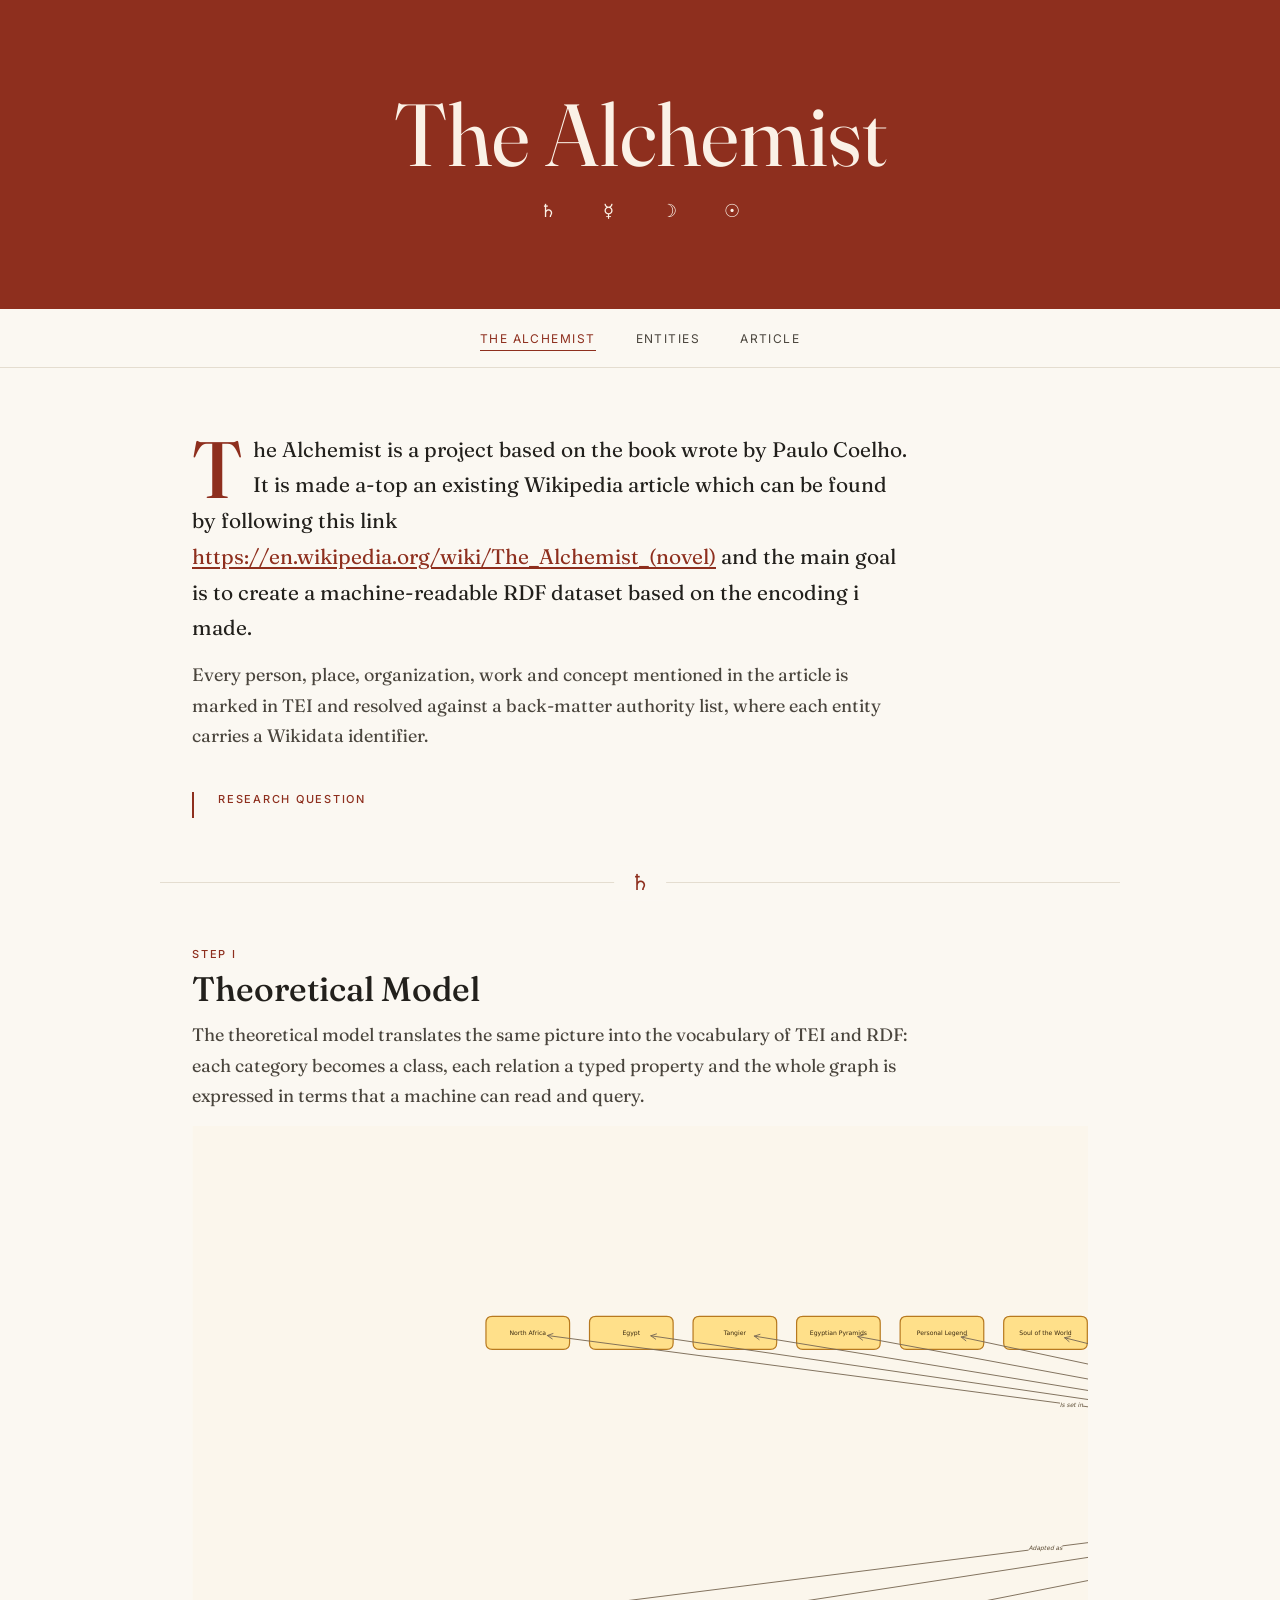
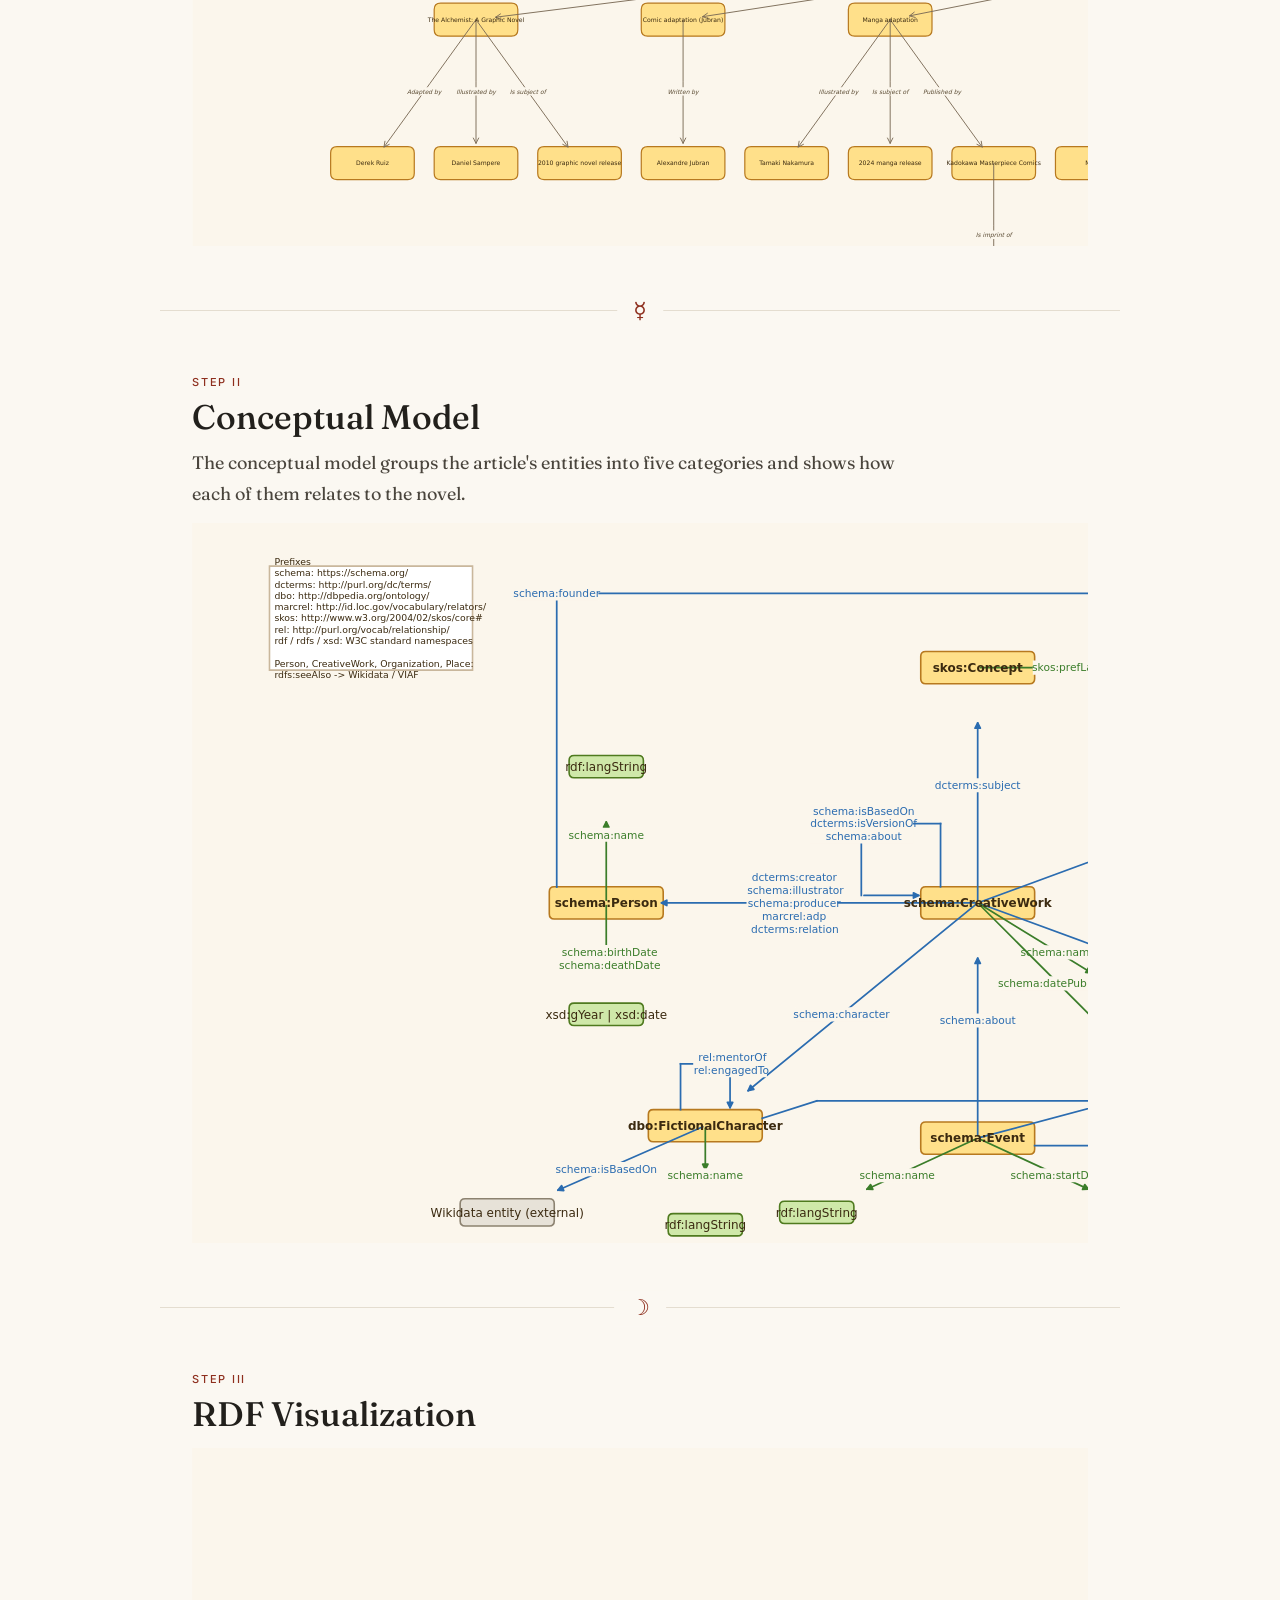
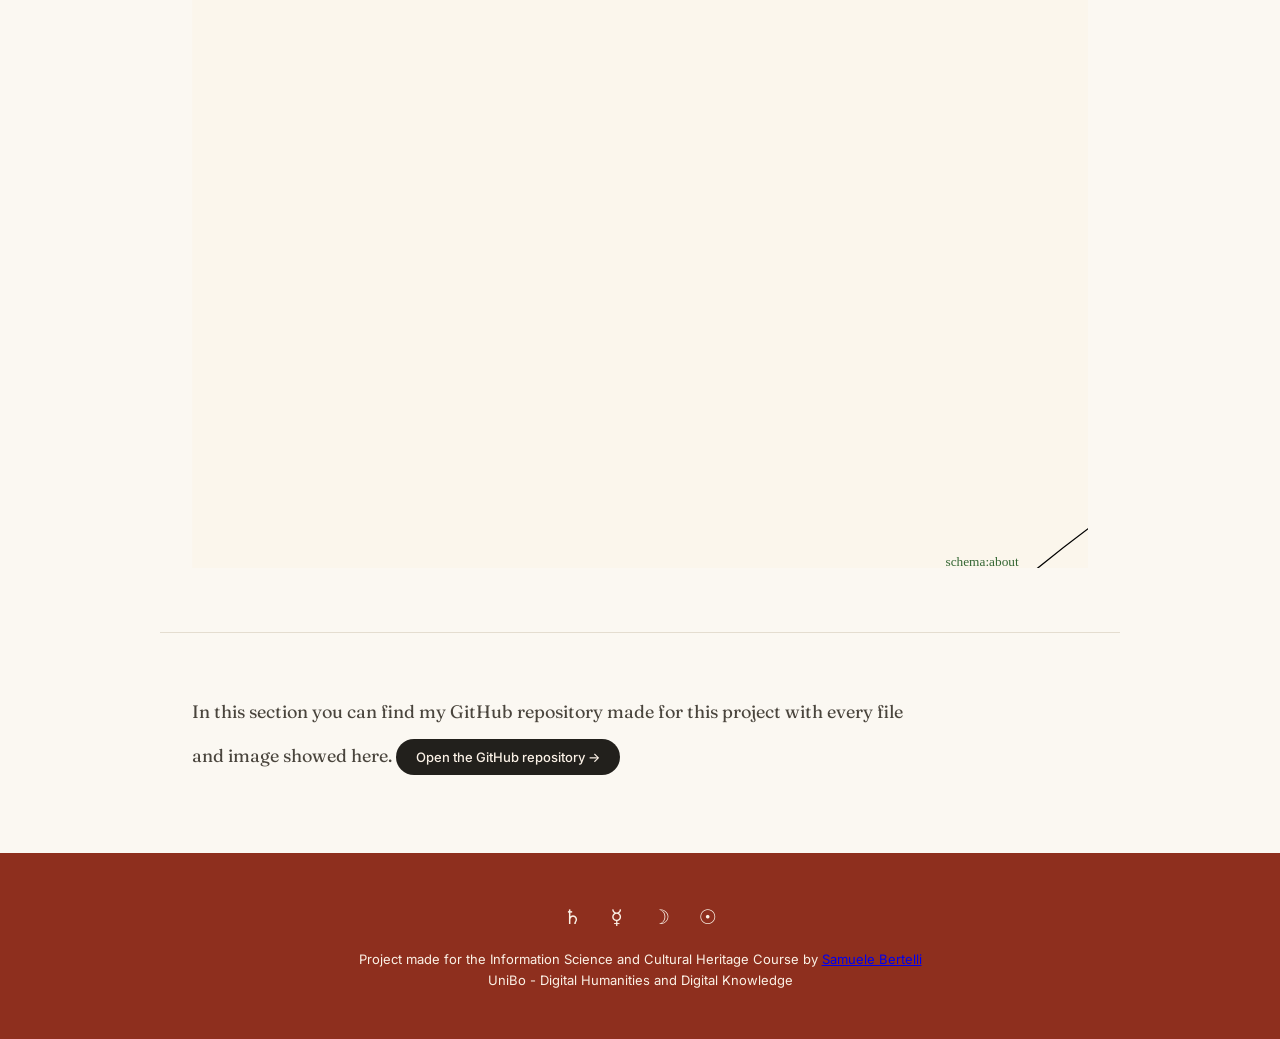
==== The_Alchemist.html @ d2ab2810 "A lot of changes" ====
<!DOCTYPE HTML>
<html lang="en">

<head>
    <meta charset="UTF-8">
    <meta name="viewport" content="width=device-width, initial-scale=1.0">

    <title>The Alchemist</title>

    <link rel="stylesheet" href="/Style/style.css">

    <link rel="preconnect" href="https://fonts.googleapis.com">
    <link rel="preconnect" href="https://fonts.gstatic.com" crossorigin>
    <link rel="stylesheet" href="https://fonts.googleapis.com/css2?family=Fraunces:ital,opsz,wght@0,9..144,400;0,9..144,500;1,9..144,400&family=Inter:wght@400;500&display=swap">
</head>

<body>

    <h1>
        The Alchemist
    </h1>

    <nav>
        <ul>
            <li class="breadcrumb"><a href="The_Alchemist.html">The Alchemist</a></li>
            <li class="breadcrumb"><a href="/Pages/Entities.html">Entities</a></li>
            <li class="breadcrumb"><a href="/Pages/Article.html">Article</a></li>
        </ul>
    </nav>

    <div id="introduction">
        <p>
            The Alchemist is a project based on the book wrote by Paulo Coelho.

            It is made a-top an existing Wikipedia article which can be found
            by following this link <a
                href="https://en.wikipedia.org/wiki/The_Alchemist_(novel)">https://en.wikipedia.org/wiki/The_Alchemist_(novel)</a>
            and the main goal is to create a machine-readable RDF dataset based on the encoding
            i made.
        </p>
        <p>
            Every person, place, organization, work and concept mentioned in the article is
            marked in TEI and resolved against a back-matter authority list, where each entity
            carries a Wikidata identifier.
        </p>
    </div>

    <div id="research-question">
        <p class="kicker">Research Question</p>
        <p></p>
    </div>


    <div class="step" id="theoretical-model">
        <p class="kicker">Step I</p>    
        <h2>Theoretical Model</h2>
        <p>
            The theoretical model translates the same picture into the vocabulary
            of TEI and RDF: each category becomes a class, each relation a typed
            property and the whole graph is expressed in terms that a machine can read
            and query.
        </p>
        <div class="graph-box">
            <object data="/Theoretical Model/Theoretical-model.svg" type="image/svg+xml"></object>
        </div>
   </div>

    <div class="reverse" id="conceptual-model">
        <p class="kicker">Step II</p>
        <h2>Conceptual Model</h2>
        <p>
            The conceptual model groups the article's entities into five categories
            and shows how each of them relates to the novel.
        </p>
        <div class="graph-box">
            <object data="/Conceptual Model/Conceptual-model.svg" type="image/svg+xml"></object>
        </div>
   </div>

    <div id="RDF-Vis">
        <p class="kicker">Step III</p>
        <h2>RDF Visualization</h2>
        <p></p>

        <div class="graph-box">
            <object data="/Conceptual Model/AlchemistRDF.svg" type="image/svg+xml"></object>
        </div>
   </div>

    <div id="project-files">
        <p> In this section you can find my GitHub repository made for this project with every file 
            and image showed here. 
            <a href=""></a>
        </p>
    </div>

    <footer>
        <p>Project made for the Information Science and Cultural Heritage Course by <a href="https://github.com/FaultyLogic23/The_Alchemist">Samuele Bertelli</a></p>
        <p>UniBo - Digital Humanities and Digital Knowledge</p>
    </footer>  
    <script src="/Site JS/drag.js"></script>
</body>

</html>
---- Style/style.css ----
/*
Style for The Alchemist home page
*/
 
@import url("base.css");
 

/* Current page in the navbar */
 
.breadcrumb a[href="The_Alchemist.html"] {
  color: var(--red);
  border-color: var(--red);
}
 
/* The four stages under the title */
 
body > h1::after {
  content: "♄ ☿ ☽ ☉";
  display: block;
  margin-top: 24px;
  padding-left: 1.2em;         /* balances the letter-spacing */
  font-size: 18px;
  letter-spacing: 1.2em;
}
 
/* Content column */
 
body > div {
  max-width: var(--col);
  margin: 0 auto;
  padding: 0 var(--gutter);
}
body > div p {
  max-width: 720px;
  margin: 0 0 14px;
  color: var(--soft);
  font: var(--fs-text)/1.7 var(--serif);
}
body > div h2 {
  margin: 0 0 12px;
  font: 500 var(--fs-h2)/1.1 var(--serif);
}
body > div a {
  color: var(--red);
  text-underline-offset: 3px;
  overflow-wrap: anywhere;
}
 
/* Introduction */
 
#introduction { padding-top: var(--space); }
 
#introduction p:first-child {
  color: var(--ink);
  font-size: calc(var(--fs-text) + 3px);
}
#introduction p:first-child::first-letter {
  float: left;
  padding: 6px 10px 0 0;
  color: var(--red);
  font-size: 3.8em;
  font-weight: 500;
  line-height: .8;
}
 
/* Research question */
 
#research-question { margin-top: 40px; }
 
#research-question > p {
  margin: 0;
  padding: 0 0 12px 24px;
  border-left: 2px solid var(--red);
}
#research-question > p:last-child {
  padding-bottom: 0;
  color: var(--ink);
  font-size: 24px;
  font-style: italic;
  line-height: 1.4;
}
 
/* Steps */
 
#theoretical-model,
#conceptual-model,
#RDF-Vis,
#ontology {
  position: relative;
  margin-top: var(--space);
  padding-top: var(--space);
  border-top: var(--border);
  scroll-margin-top: 60px;
}
 
/* A symbol sitting on each divider line */
#theoretical-model::before,
#conceptual-model::before,
#RDF-Vis::before,
#ontology::before {
  position: absolute;
  top: 0;
  left: 50%;
  transform: translate(-50%, -50%);
  padding: 0 16px;
  background: var(--paper);
  color: var(--red);
  font-size: 22px;
}
#theoretical-model::before { content: "♄"; }
#conceptual-model::before  { content: "☿"; }
#RDF-Vis::before           { content: "☽"; }
#ontology::before          { content: "☉"; }
 
/* Diagrams: wider than the text, centred on the page */
 
#theomod-img,
.step-fi {
  width: min(var(--wide), 100vw - 2 * var(--gutter));
  margin: 32px 0 0 50%;
  transform: translateX(-50%);
}
#theomod-img img,
.step-fi img {
  display: block;
  max-width: 100%;
  height: auto;
  margin: 0 auto;
  border: var(--border);
  border-radius: var(--radius);
}
img[src=""] { display: none; }
 
/* Project files */
 
#project-files {
  margin-top: var(--space);
  padding-top: var(--space);
  padding-bottom: var(--space);
  border-top: var(--border);
}
#project-files a {
  display: inline-block;
  margin-top: 12px;
  padding: 10px 20px;
  border-radius: 999px;
  background: var(--ink);
  color: var(--cream);
  font: 500 13px var(--sans);
  text-decoration: none;
  transition: background .2s;
}
#project-files a:empty::before { content: "Open the GitHub repository →"; }
#project-files a:hover { background: var(--red); }


/* Drag Box-Bar Css part */

.graph-box { width: 100%; height: 80vh; overflow: auto; cursor: grab; }
.graph-box.dragging { cursor: grabbing; }
.graph-box object, .graph-box img { pointer-events: none; }
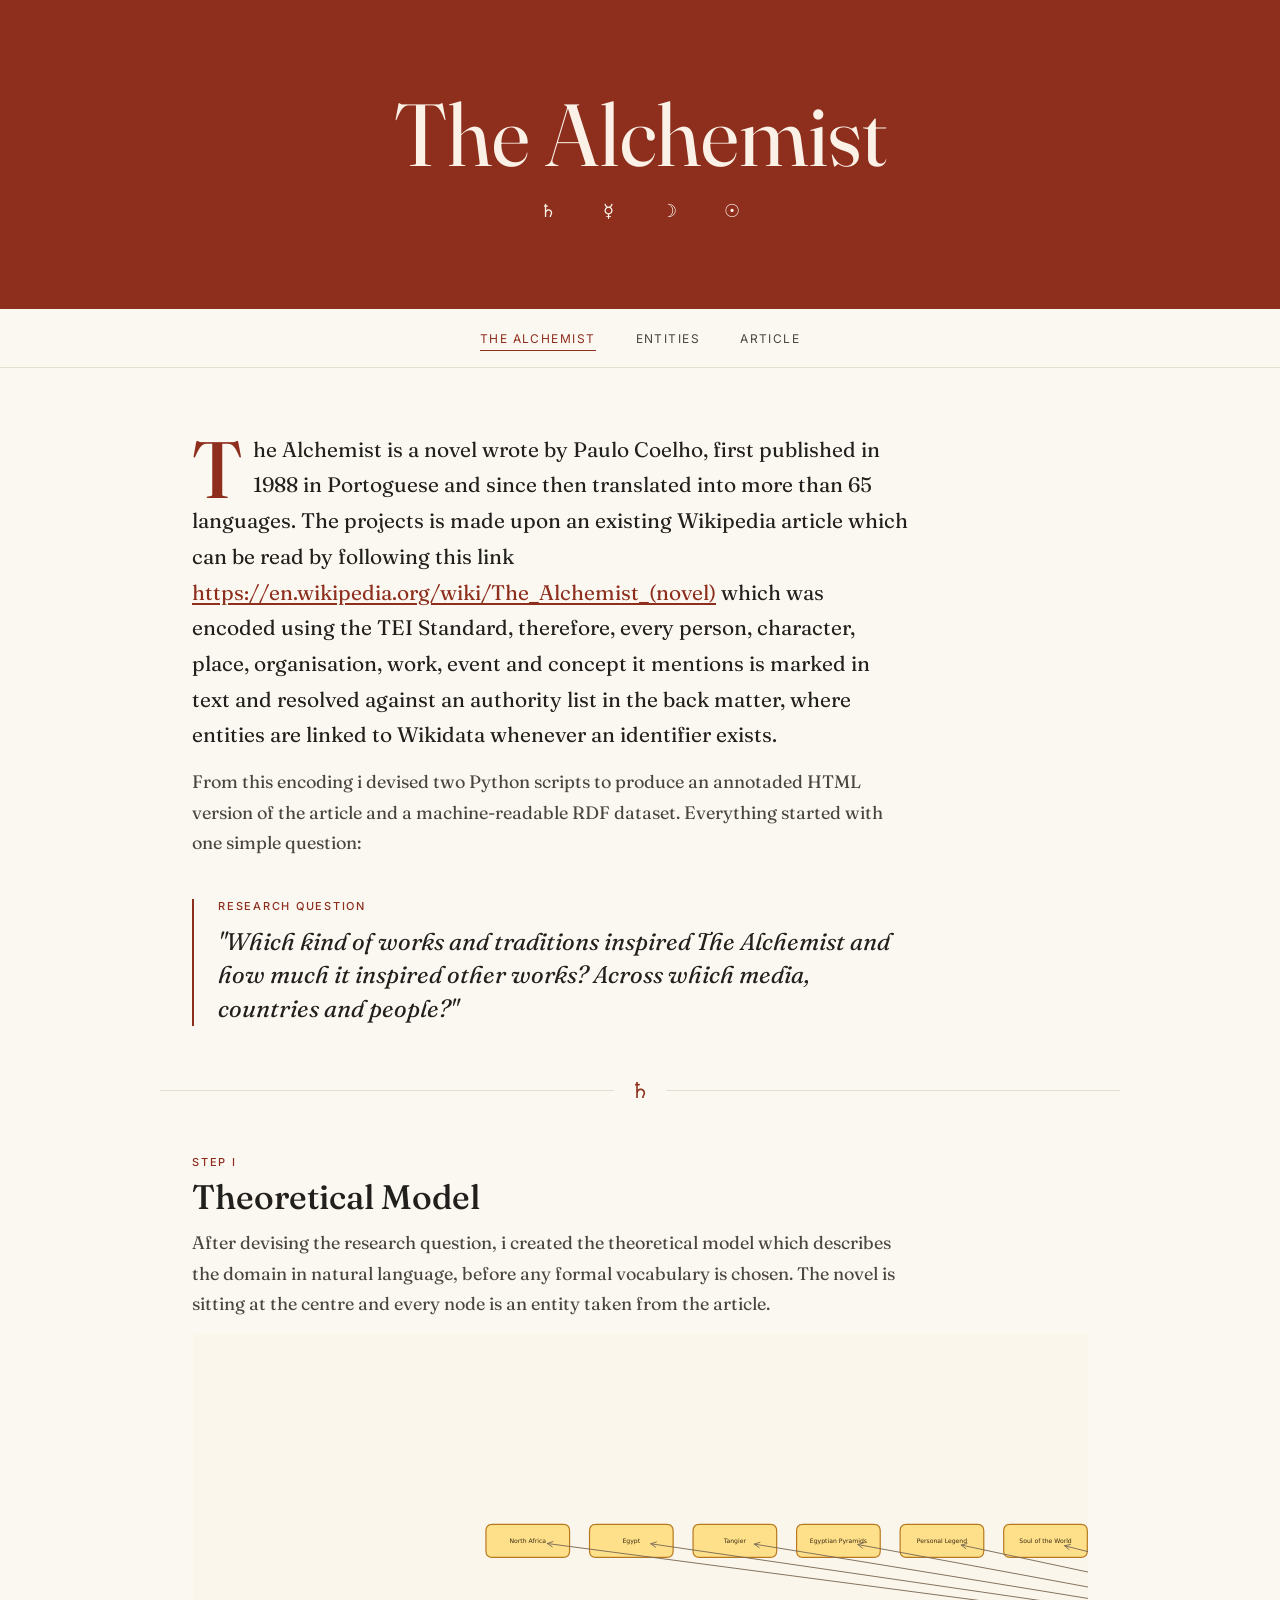
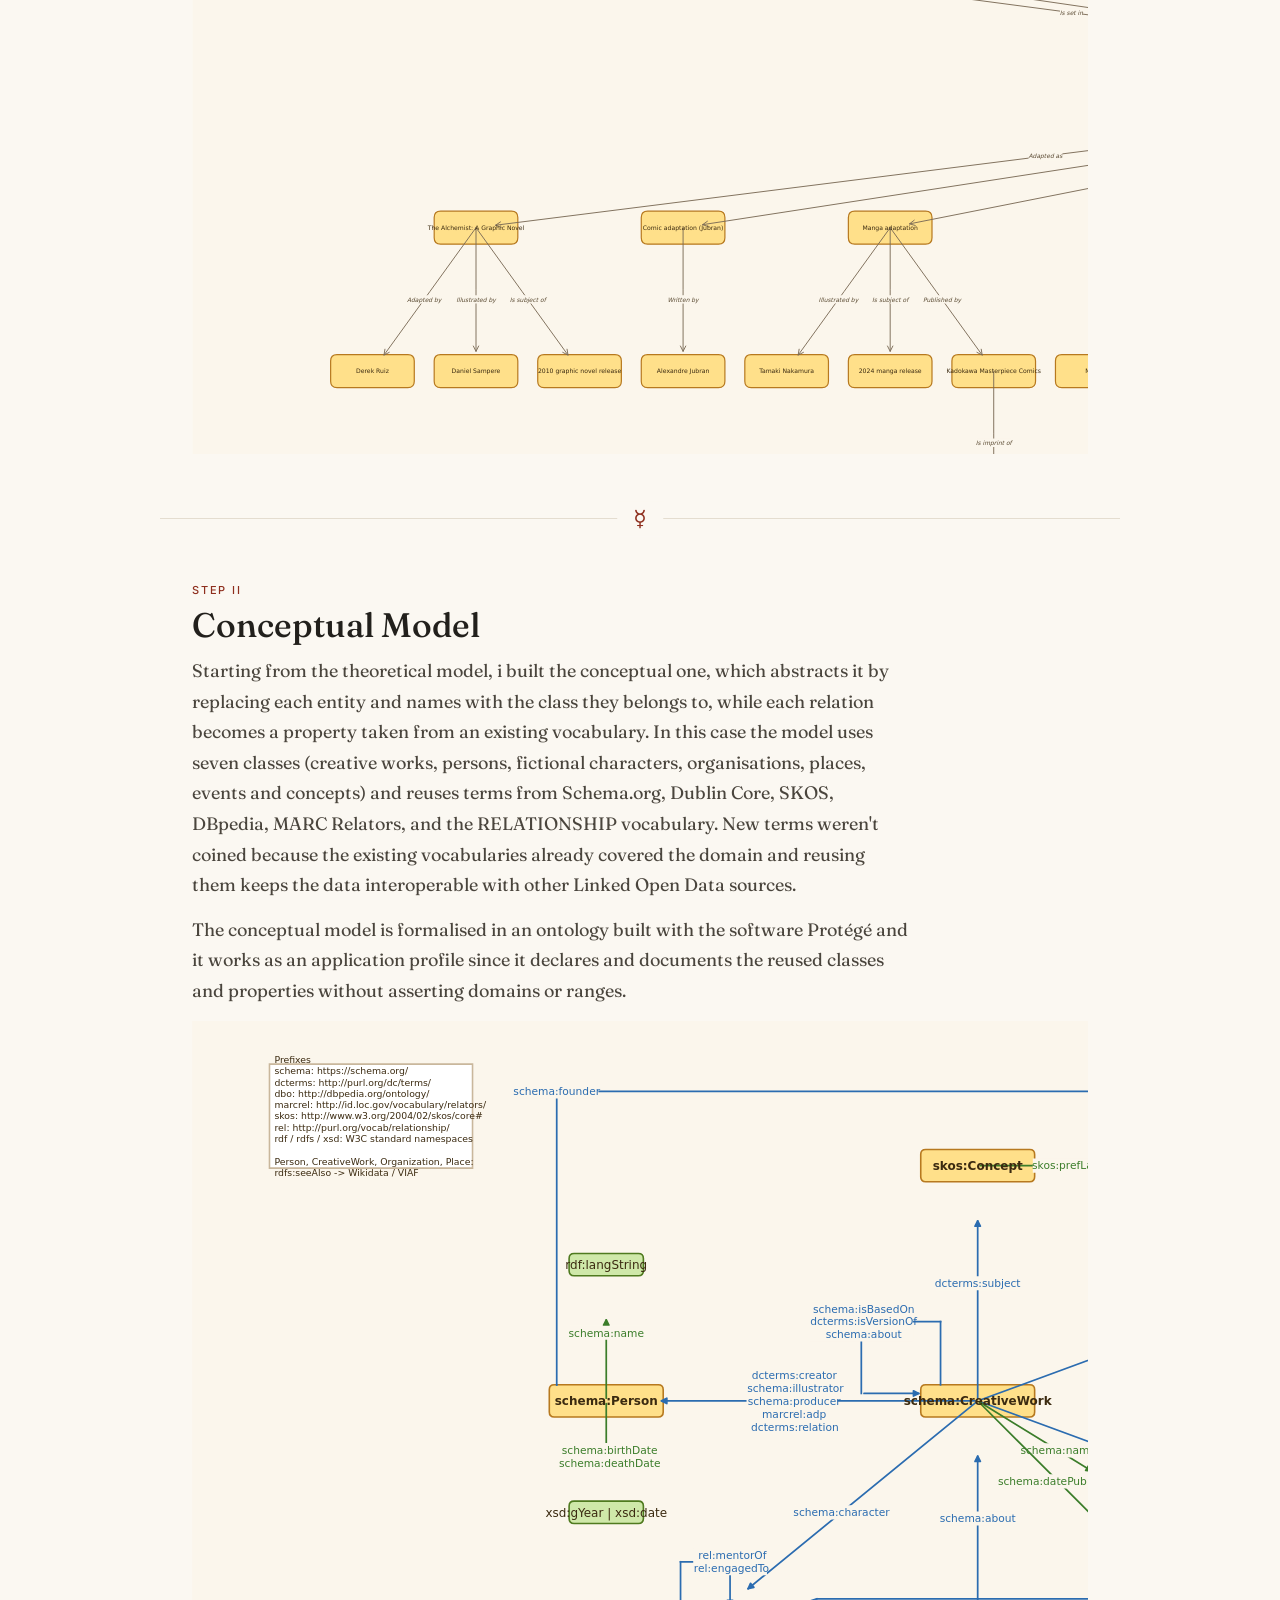
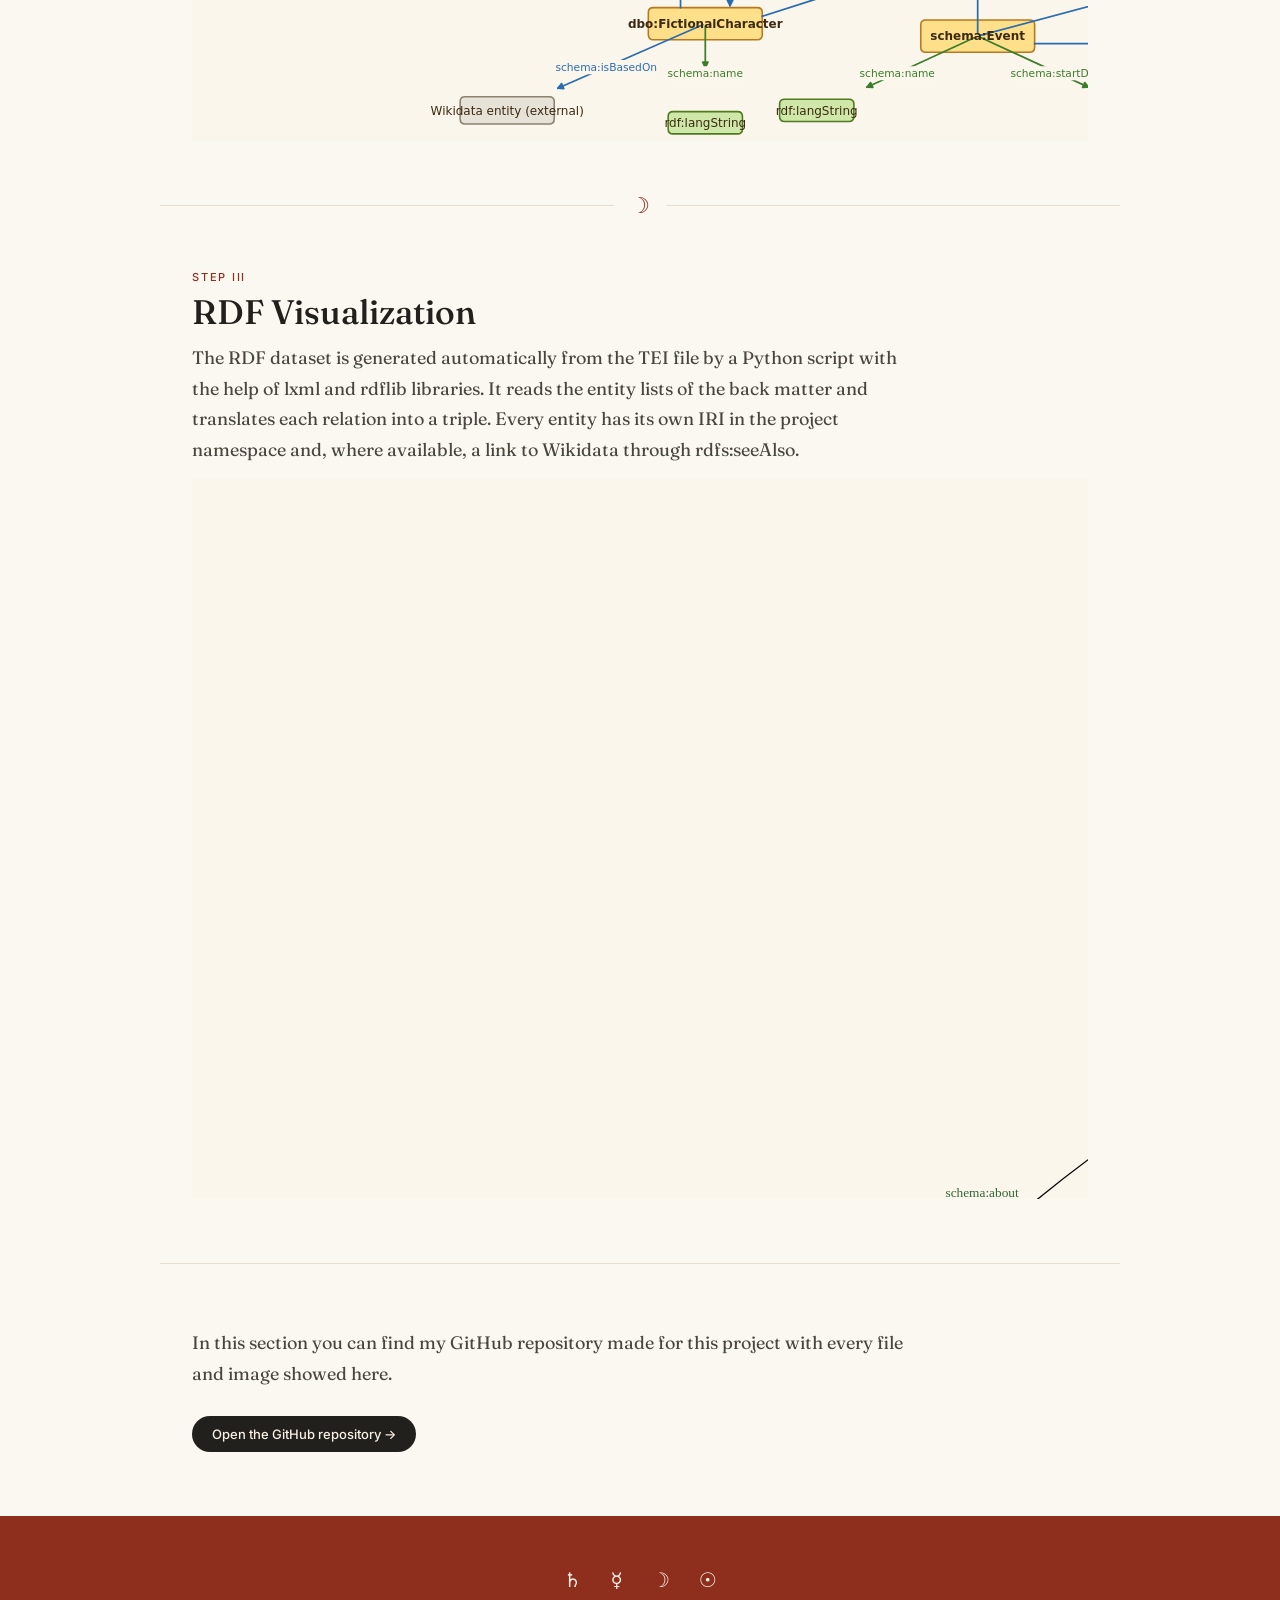
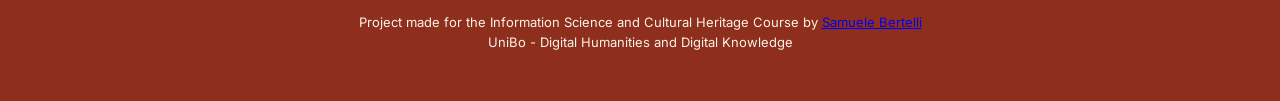
==== commit ddf2d82e: "Writing" ====
--- a/The_Alchemist.html
+++ b/The_Alchemist.html
@@ -30,24 +30,26 @@
 
     <div id="introduction">
         <p>
-            The Alchemist is a project based on the book wrote by Paulo Coelho.
+            The Alchemist is a novel wrote by Paulo Coelho, first published in 1988 in Portoguese
+            and since then translated into more than 65 languages.
 
-            It is made a-top an existing Wikipedia article which can be found
-            by following this link <a
-                href="https://en.wikipedia.org/wiki/The_Alchemist_(novel)">https://en.wikipedia.org/wiki/The_Alchemist_(novel)</a>
-            and the main goal is to create a machine-readable RDF dataset based on the encoding
-            i made.
+            The projects is made upon an existing Wikipedia article which can be read
+            by following this link <a href="https://en.wikipedia.org/wiki/The_Alchemist_(novel)">https://en.wikipedia.org/wiki/The_Alchemist_(novel)</a>
+            which was encoded using the TEI Standard, therefore, every person, character, place, organisation, work, event and
+            concept it mentions is marked in text and resolved against an authority list in the back matter,
+            where entities are linked to Wikidata whenever an identifier exists.
         </p>
         <p>
-            Every person, place, organization, work and concept mentioned in the article is
-            marked in TEI and resolved against a back-matter authority list, where each entity
-            carries a Wikidata identifier.
+            From this encoding i devised two Python scripts to produce an annotaded HTML version
+            of the article and a machine-readable RDF dataset. Everything started with one simple
+            question:
         </p>
     </div>
 
     <div id="research-question">
         <p class="kicker">Research Question</p>
-        <p></p>
+        <p>"Which kind of works and traditions inspired The Alchemist and
+            how much it inspired other works? Across which media, countries and people?"</p>
     </div>
 
 
@@ -55,10 +57,10 @@
         <p class="kicker">Step I</p>    
         <h2>Theoretical Model</h2>
         <p>
-            The theoretical model translates the same picture into the vocabulary
-            of TEI and RDF: each category becomes a class, each relation a typed
-            property and the whole graph is expressed in terms that a machine can read
-            and query.
+            After devising the research question, i created the theoretical model which
+            describes the domain in natural language, before any formal vocabulary is chosen.
+            The novel is sitting at the centre and every node is an entity taken from the
+            article.
         </p>
         <div class="graph-box">
             <object data="/Theoretical Model/Theoretical-model.svg" type="image/svg+xml"></object>
@@ -69,8 +71,21 @@
         <p class="kicker">Step II</p>
         <h2>Conceptual Model</h2>
         <p>
-            The conceptual model groups the article's entities into five categories
-            and shows how each of them relates to the novel.
+            Starting from the theoretical model, i built the conceptual one, which abstracts it by
+            replacing each entity and names with the class they belongs to, while each relation becomes
+            a property taken from an existing vocabulary. In this case the model uses seven classes (creative works, 
+            persons, fictional characters, organisations, places, events and concepts) and reuses terms from
+            Schema.org, Dublin Core, SKOS, DBpedia, MARC Relators, and the RELATIONSHIP vocabulary.
+
+            New terms weren't coined because the existing vocabularies already covered the domain and reusing
+            them keeps the data interoperable with other Linked Open Data sources. 
+        </p>
+
+        <p>
+            The conceptual model is formalised in an ontology built with the software Protégé and
+            it works as an application profile since it declares and documents the reused classes
+            and properties without asserting domains or ranges.
+
         </p>
         <div class="graph-box">
             <object data="/Conceptual Model/Conceptual-model.svg" type="image/svg+xml"></object>
@@ -80,7 +95,15 @@
     <div id="RDF-Vis">
         <p class="kicker">Step III</p>
         <h2>RDF Visualization</h2>
-        <p></p>
+        <p>
+            The RDF dataset is generated automatically from the TEI file by a Python script with the
+            help of lxml and rdflib libraries. It reads the entity lists of the back matter and translates
+            each relation into a triple.
+
+            Every entity has its own IRI in the project namespace and, where available, a link to Wikidata
+            through rdfs:seeAlso.
+
+        </p>
 
         <div class="graph-box">
             <object data="/Conceptual Model/AlchemistRDF.svg" type="image/svg+xml"></object>
@@ -90,8 +113,8 @@
     <div id="project-files">
         <p> In this section you can find my GitHub repository made for this project with every file 
             and image showed here. 
-            <a href=""></a>
         </p>
+        <a href=""></a>
     </div>
 
     <footer>
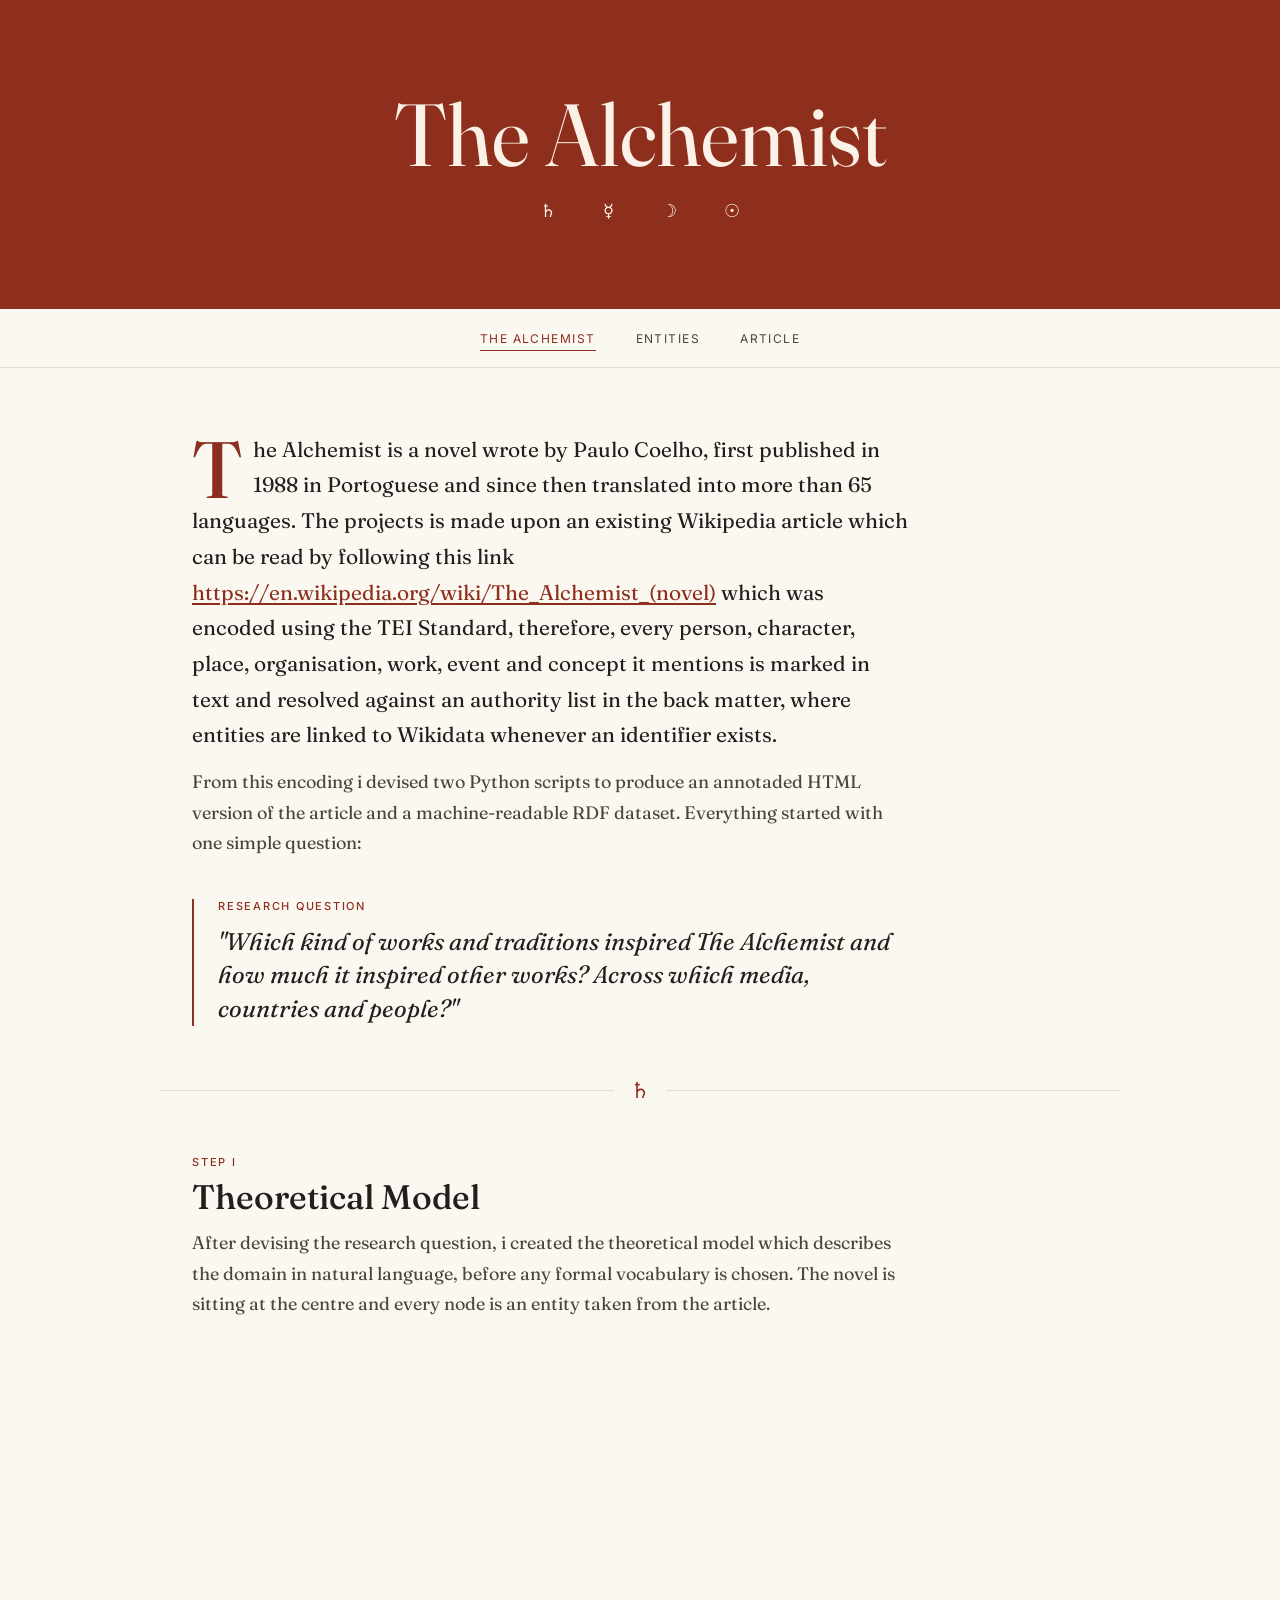
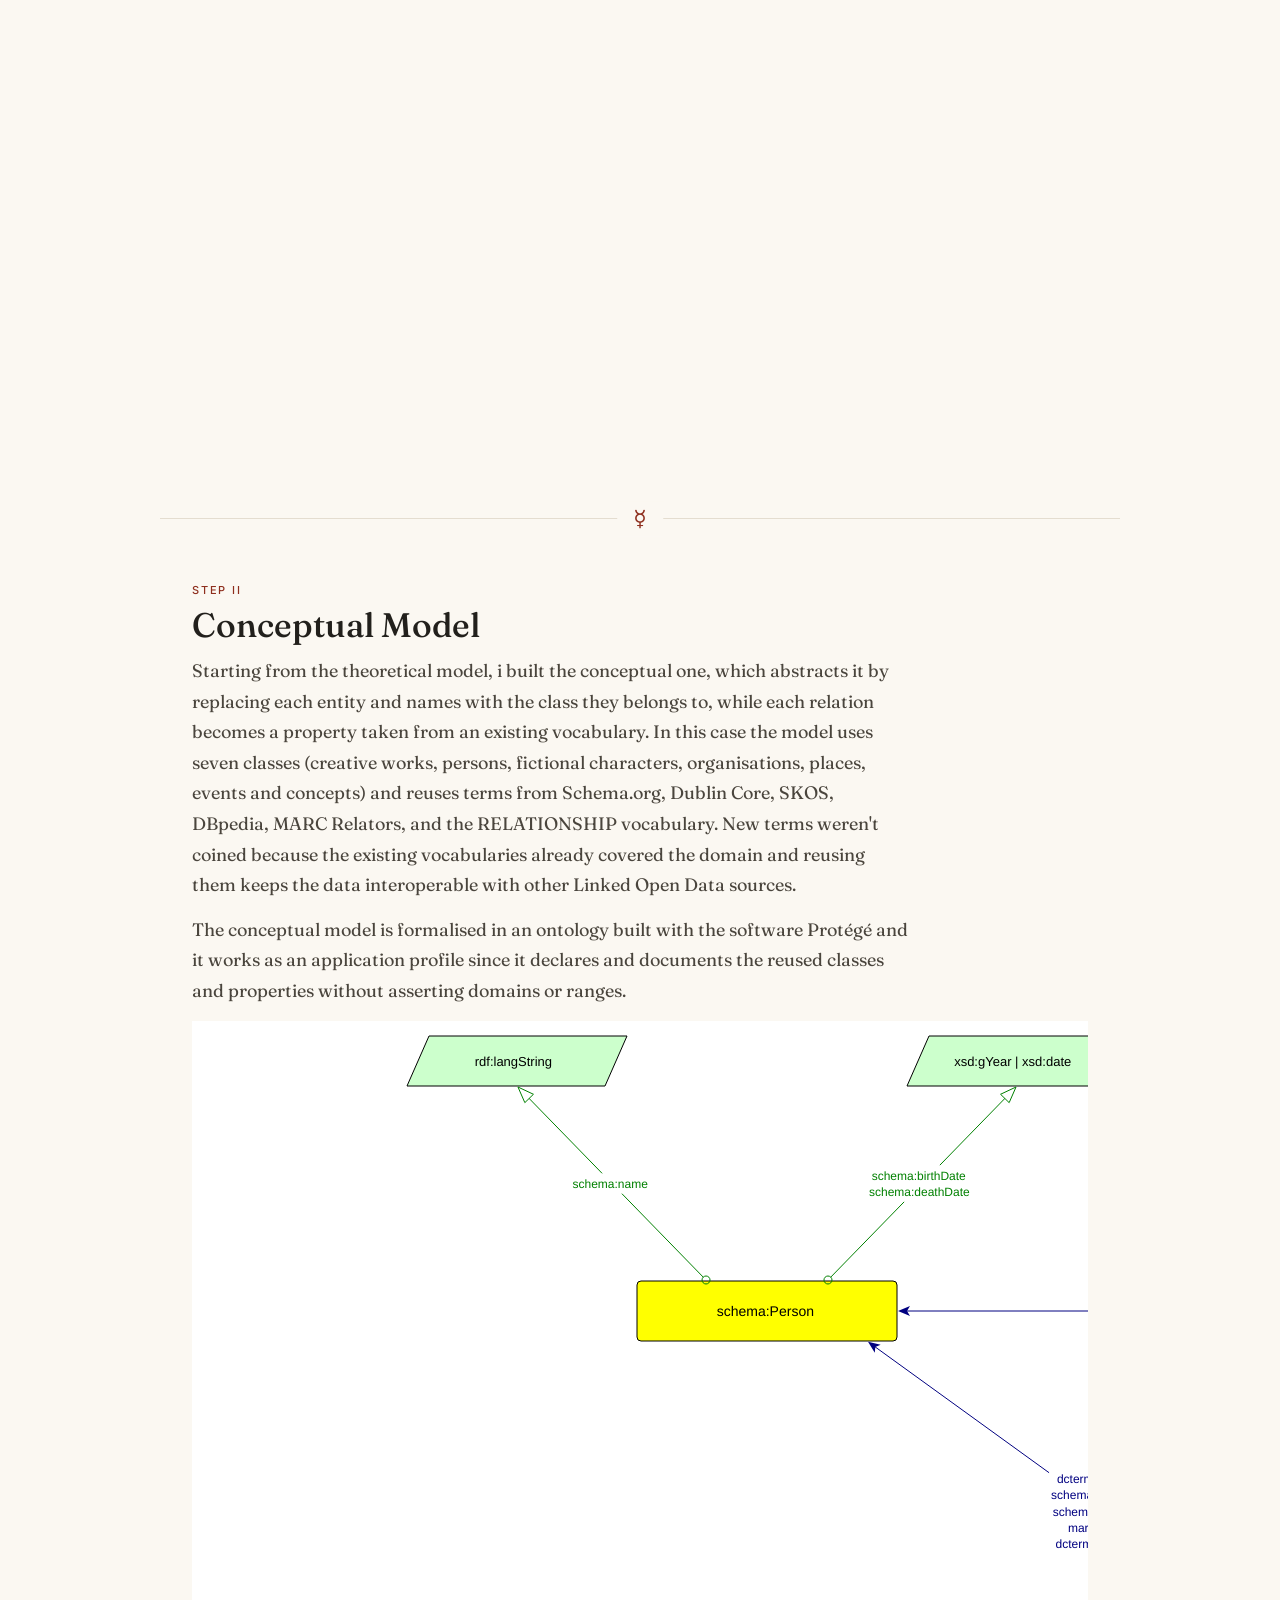
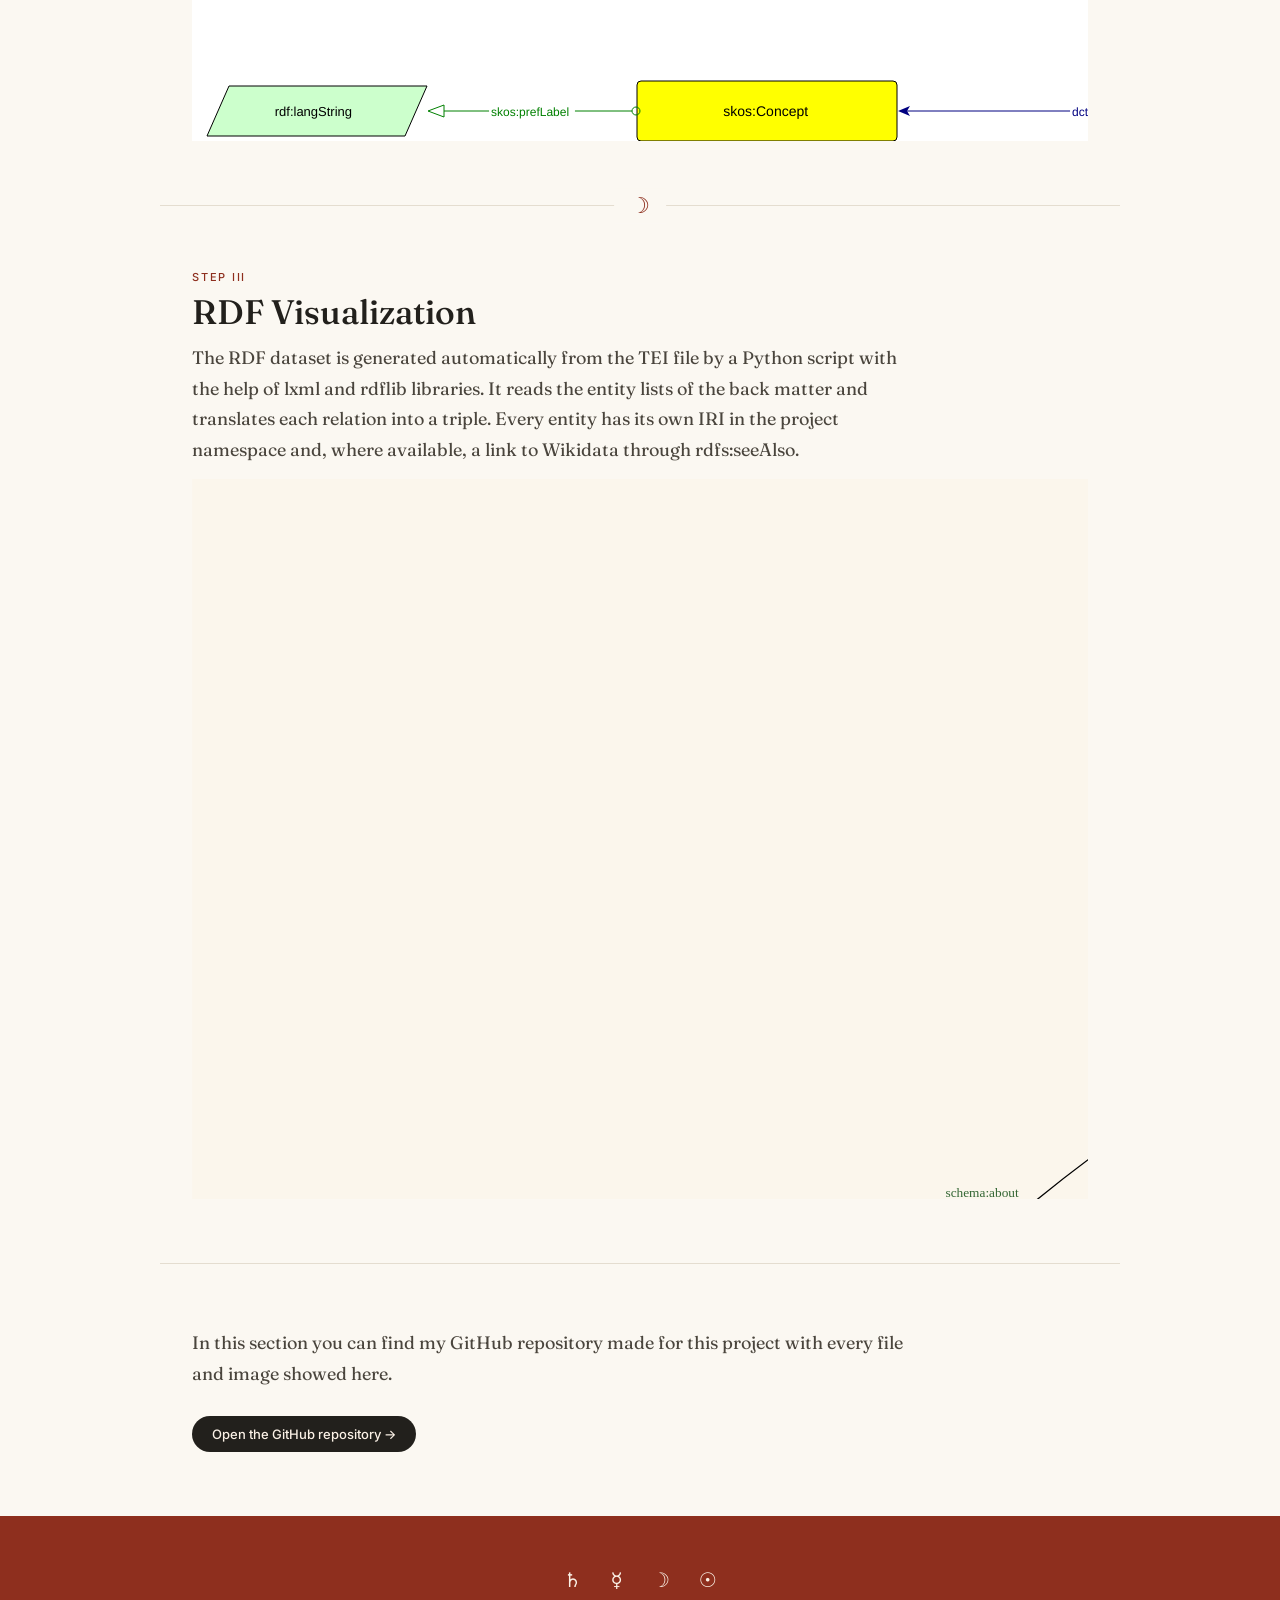
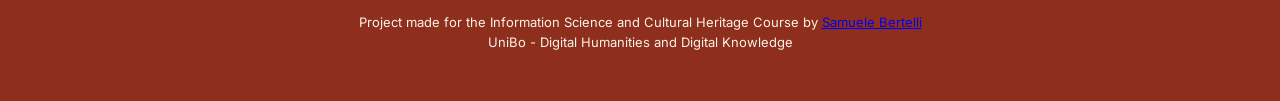
==== commit c809d2bc: "Csv, writing, refining" ====
--- a/The_Alchemist.html
+++ b/The_Alchemist.html
@@ -88,7 +88,7 @@
 
         </p>
         <div class="graph-box">
-            <object data="/Conceptual Model/Conceptual-model.svg" type="image/svg+xml"></object>
+            <object data="/Conceptual Model/Conceptual_Model.svg" type="image/svg+xml"></object>
         </div>
    </div>
 
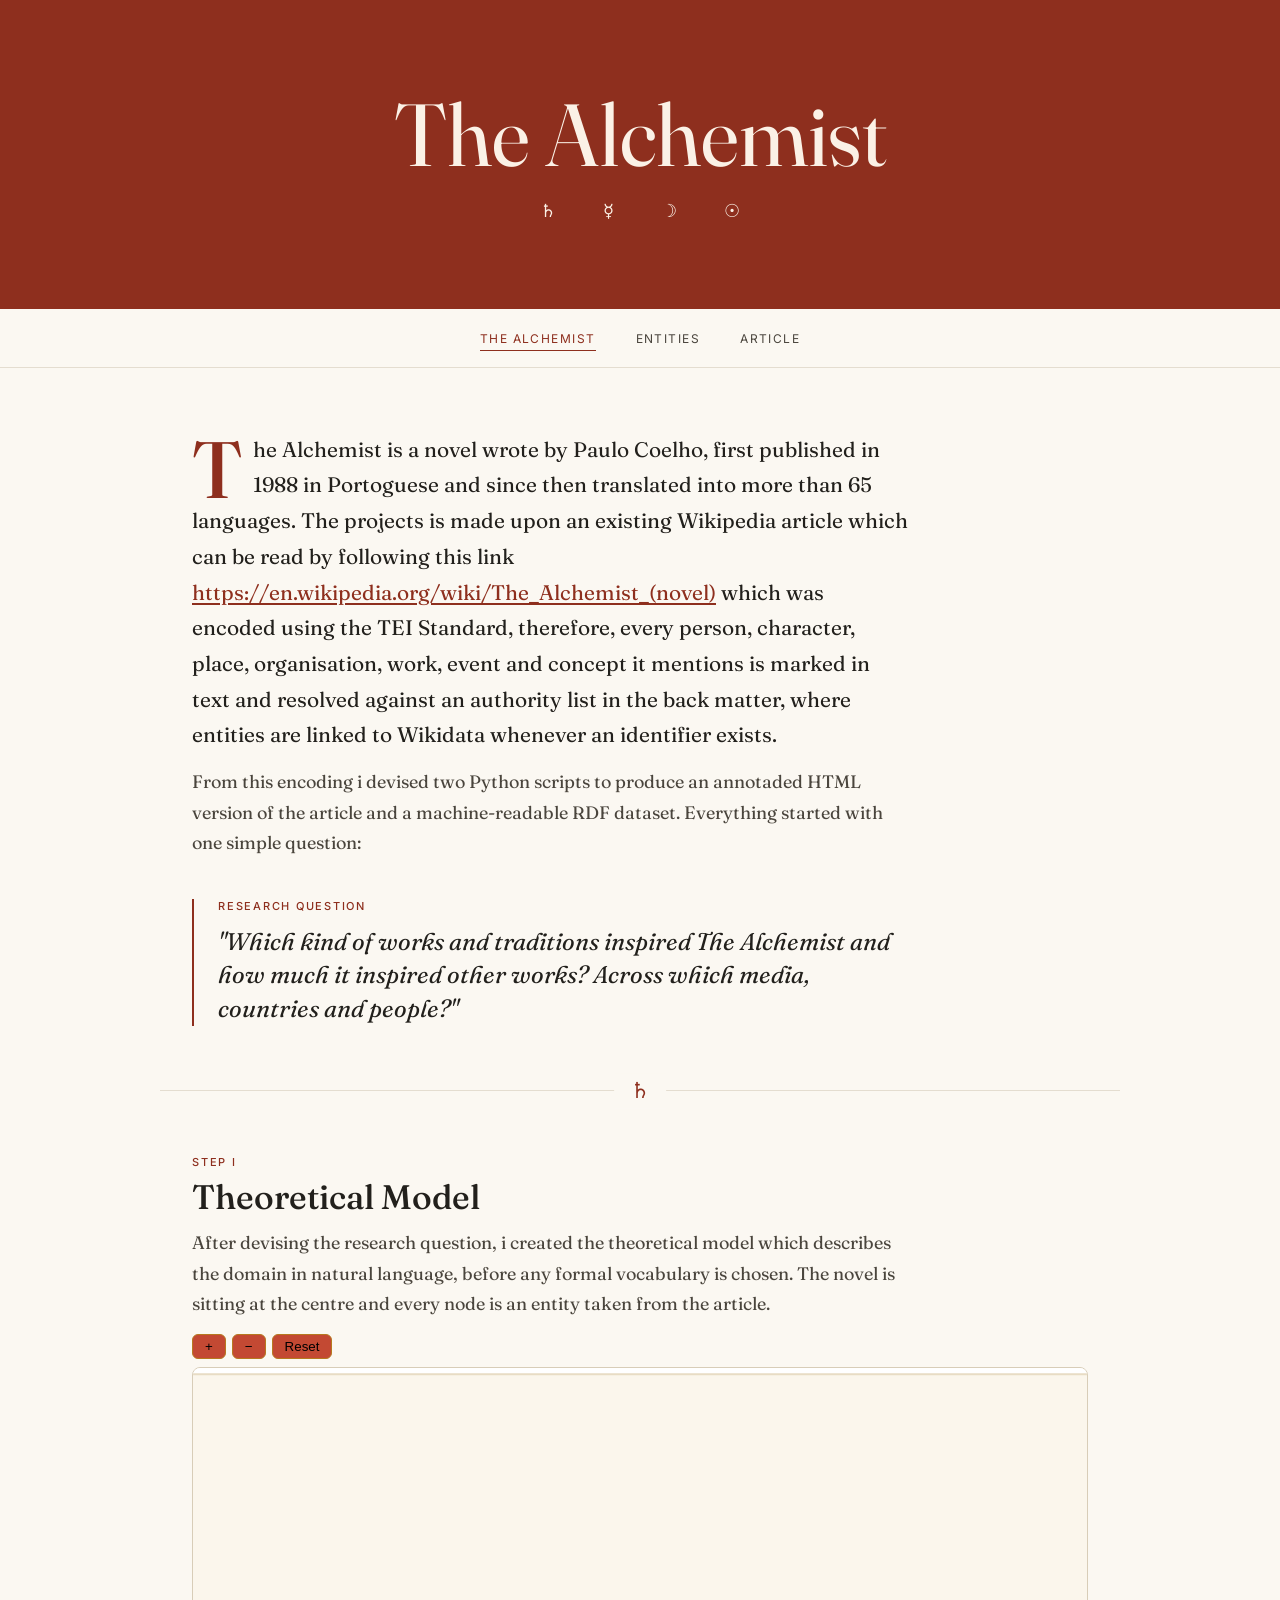
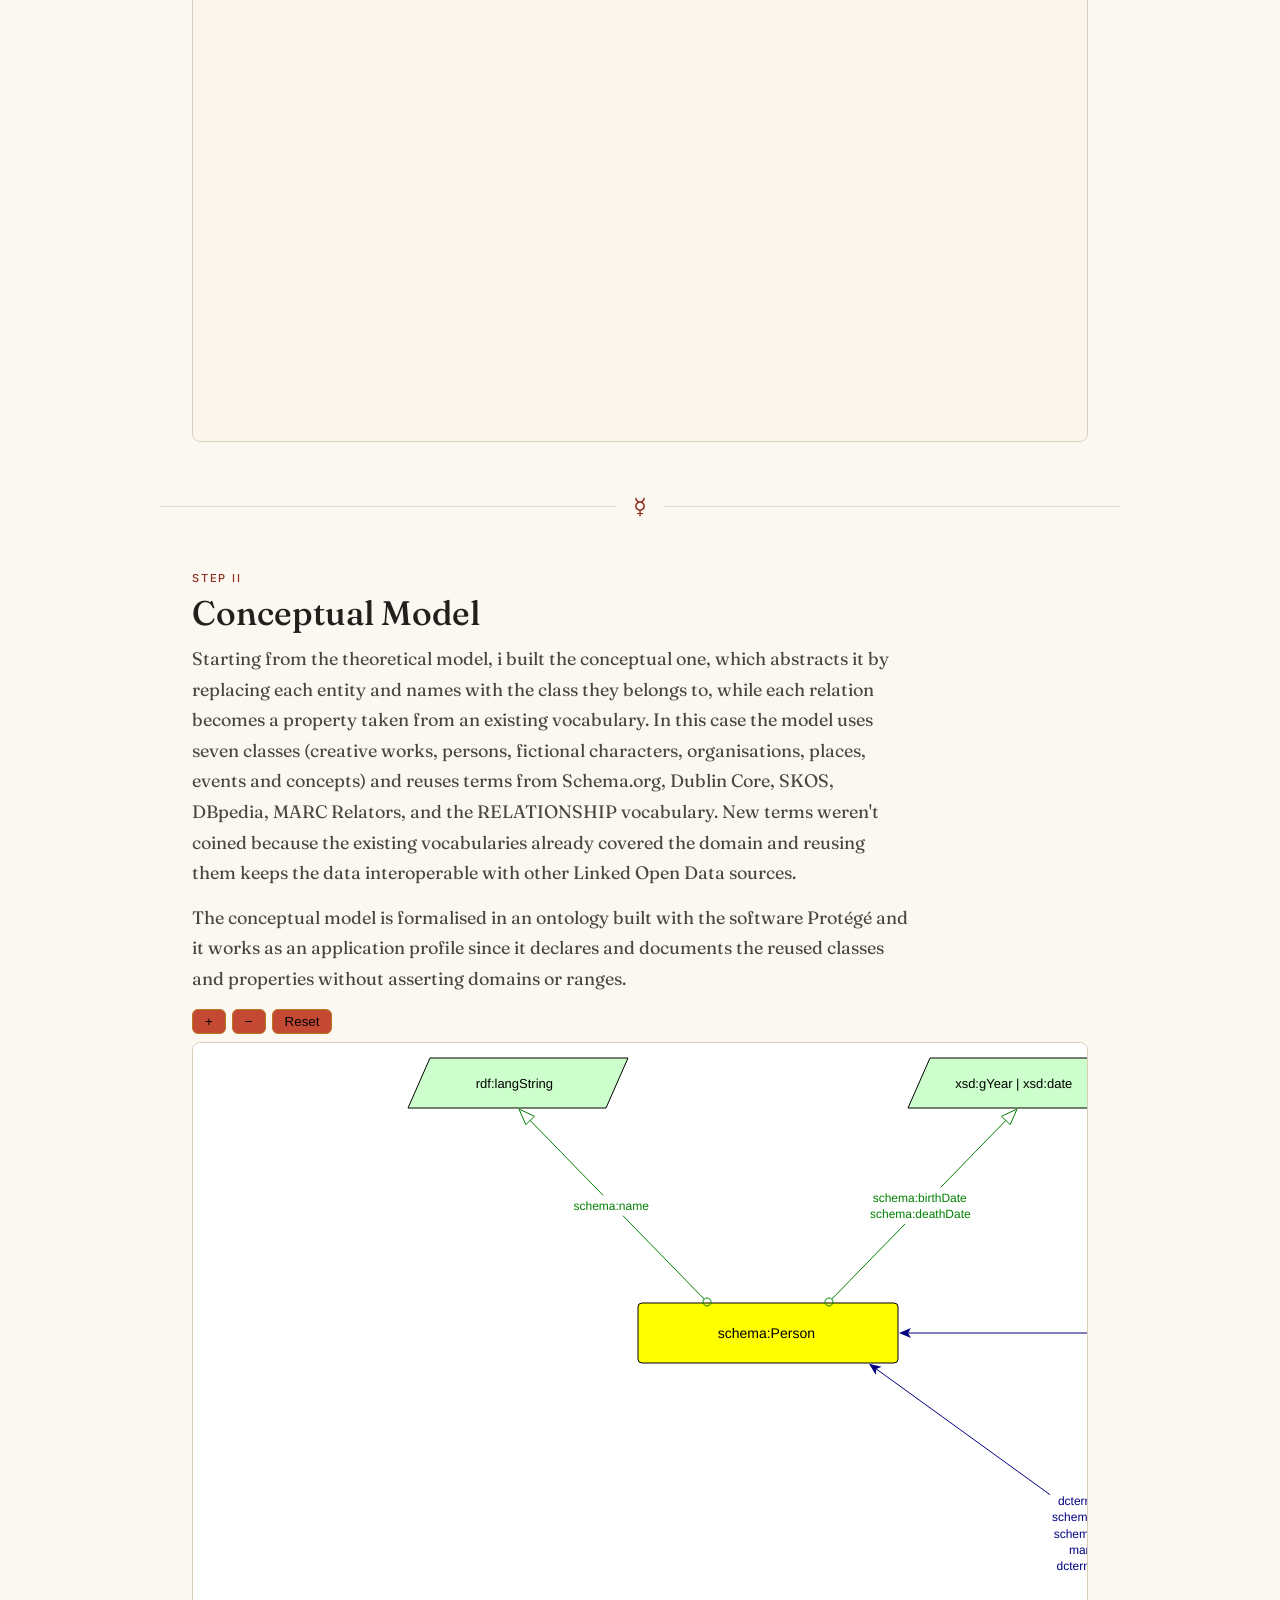
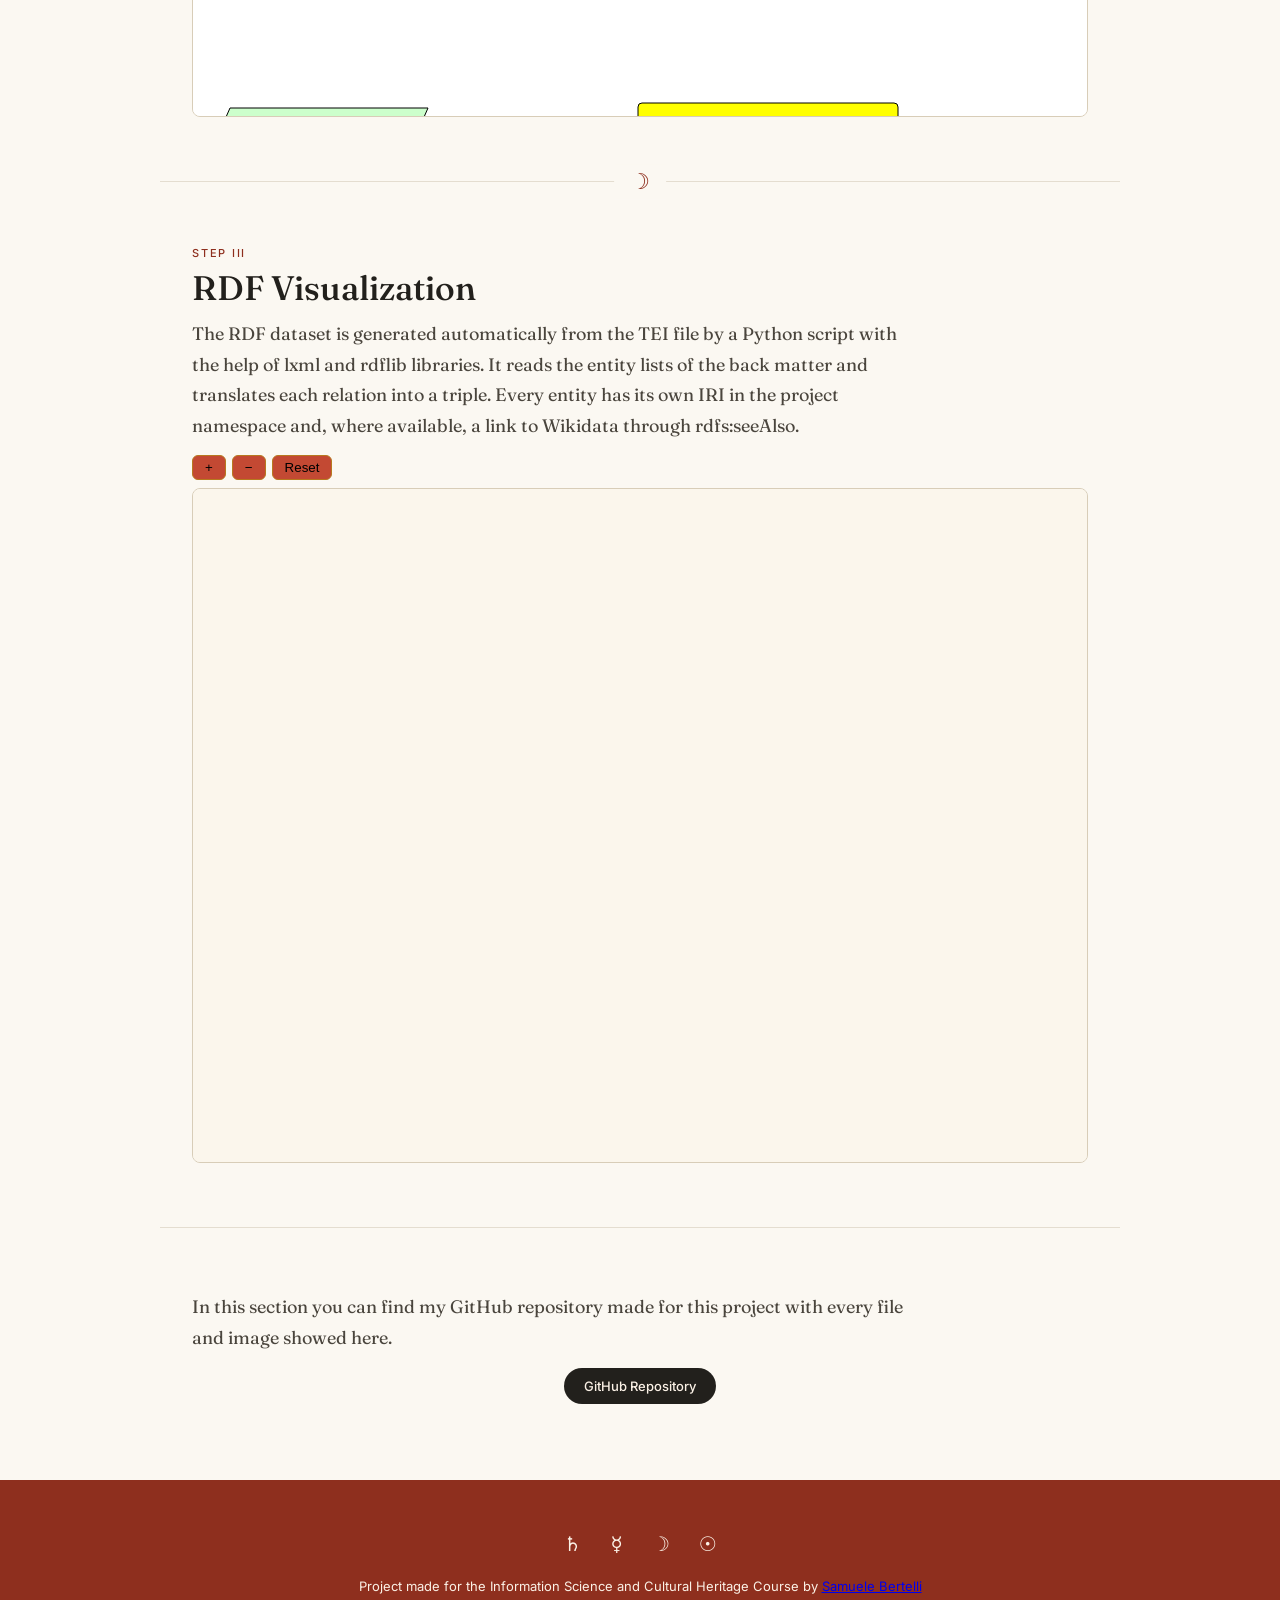
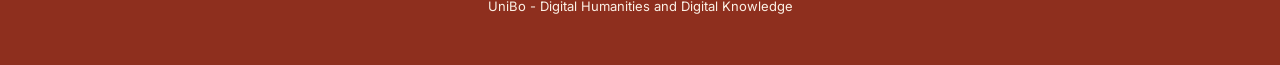
==== commit c7805e42: "JS redone and style changes" ====
--- a/The_Alchemist.html
+++ b/The_Alchemist.html
@@ -7,7 +7,7 @@
 
     <title>The Alchemist</title>
 
-    <link rel="stylesheet" href="/Style/style.css">
+    <link rel="stylesheet" href="/Style/stylemain.css">
 
     <link rel="preconnect" href="https://fonts.googleapis.com">
     <link rel="preconnect" href="https://fonts.gstatic.com" crossorigin>
@@ -62,8 +62,15 @@
             The novel is sitting at the centre and every node is an entity taken from the
             article.
         </p>
+
+        <div class="zoom-controls">
+            <button class="zoom-in">+</button>
+            <button class="zoom-out">−</button>
+            <button class="zoom-reset">Reset</button>
+        </div>
+
         <div class="graph-box">
-            <object data="/Theoretical Model/Theoretical-model.svg" type="image/svg+xml"></object>
+            <img src="/Theoretical Model/Theoretical_Model.svg" alt="Theoretical Model">
         </div>
    </div>
 
@@ -87,8 +94,15 @@
             and properties without asserting domains or ranges.
 
         </p>
+
+        <div class="zoom-controls">
+            <button class="zoom-in">+</button>
+            <button class="zoom-out">−</button>
+            <button class="zoom-reset">Reset</button>
+        </div>
+
         <div class="graph-box">
-            <object data="/Conceptual Model/Conceptual_Model.svg" type="image/svg+xml"></object>
+            <img src="/Conceptual Model/Conceptual_Model.svg" type="image/svg+xml"/>
         </div>
    </div>
 
@@ -105,8 +119,14 @@
 
         </p>
 
+        <div class="zoom-controls">
+            <button class="zoom-in">+</button>
+            <button class="zoom-out">−</button>
+            <button class="zoom-reset">Reset</button>
+        </div>
+
         <div class="graph-box">
-            <object data="/Conceptual Model/AlchemistRDF.svg" type="image/svg+xml"></object>
+            <img src="/Conceptual Model/AlchemistRDF.svg" alt="Conceptual Model"/>
         </div>
    </div>
 
@@ -114,14 +134,14 @@
         <p> In this section you can find my GitHub repository made for this project with every file 
             and image showed here. 
         </p>
-        <a href=""></a>
+        <a href="https://github.com/FaultyLogic23/The_Alchemist">GitHub Repository</a>
     </div>
 
     <footer>
         <p>Project made for the Information Science and Cultural Heritage Course by <a href="https://github.com/FaultyLogic23/The_Alchemist">Samuele Bertelli</a></p>
         <p>UniBo - Digital Humanities and Digital Knowledge</p>
     </footer>  
-    <script src="/Site JS/drag.js"></script>
+    <script src="../Site JS/drag.js"></script>
 </body>
 
 </html>
--- a/Style/stylemain.css
+++ b/Style/stylemain.css
@@ -0,0 +1,186 @@
+/*
+Style for The Alchemist home page
+*/
+ 
+@import url("base.css");
+ 
+
+/* Current page in the navbar */
+ 
+.breadcrumb a[href="The_Alchemist.html"] {
+  color: var(--red);
+  border-color: var(--red);
+}
+ 
+/* The four stages under the title */
+ 
+body > h1::after {
+  content: "♄ ☿ ☽ ☉";
+  display: block;
+  margin-top: 24px;
+  padding-left: 1.2em;         
+  font-size: 18px;
+  letter-spacing: 1.2em;
+}
+ 
+/* Content column */
+ 
+body > div {
+  max-width: var(--col);
+  margin: 0 auto;
+  padding: 0 var(--gutter);
+}
+body > div p {
+  max-width: 720px;
+  margin: 0 0 14px;
+  color: var(--soft);
+  font: var(--fs-text)/1.7 var(--serif);
+}
+body > div h2 {
+  margin: 0 0 12px;
+  font: 500 var(--fs-h2)/1.1 var(--serif);
+}
+body > div a {
+  color: var(--red);
+  text-underline-offset: 3px;
+  overflow-wrap: anywhere;
+}
+
+
+/* Introduction */
+ 
+#introduction { padding-top: var(--space); }
+ 
+#introduction p:first-child {
+  color: var(--ink);
+  font-size: calc(var(--fs-text) + 3px);
+}
+#introduction p:first-child::first-letter {
+  float: left;
+  padding: 6px 10px 0 0;
+  color: var(--red);
+  font-size: 3.8em;
+  font-weight: 500;
+  line-height: .8;
+}
+ 
+/* Research question */
+ 
+#research-question { margin-top: 40px; }
+ 
+#research-question > p {
+  margin: 0;
+  padding: 0 0 12px 24px;
+  border-left: 2px solid var(--red);
+}
+#research-question > p:last-child {
+  padding-bottom: 0;
+  color: var(--ink);
+  font-size: 24px;
+  font-style: italic;
+  line-height: 1.4;
+}
+ 
+/* Steps */
+ 
+#theoretical-model,
+#conceptual-model,
+#RDF-Vis,
+#ontology {
+  position: relative;
+  margin-top: var(--space);
+  padding-top: var(--space);
+  border-top: var(--border);
+  scroll-margin-top: 60px;
+}
+ 
+/* A symbol sitting on each divider line */
+#theoretical-model::before,
+#conceptual-model::before,
+#RDF-Vis::before,
+#ontology::before {
+  position: absolute;
+  top: 0;
+  left: 50%;
+  transform: translate(-50%, -50%);
+  padding: 0 16px;
+  background: var(--paper);
+  color: var(--red);
+  font-size: 22px;
+}
+#theoretical-model::before { content: "♄"; }
+#conceptual-model::before  { content: "☿"; }
+#RDF-Vis::before           { content: "☽"; }
+#ontology::before          { content: "☉"; }
+ 
+/* Diagrams: wider than the text, centred on the page */
+ 
+#theomod-img,
+.step-fi {
+  width: min(var(--wide), 100vw - 2 * var(--gutter));
+  margin: 32px 0 0 50%;
+  transform: translateX(-50%);
+}
+#theomod-img img,
+.step-fi img {
+  display: block;
+  max-width: 100%;
+  height: auto;
+  margin: 0 auto;
+  border: var(--border);
+  border-radius: var(--radius);
+}
+img[src=""] { display: none; }
+ 
+/* Project files */
+ 
+#project-files {
+  margin-top: var(--space);
+  padding-top: var(--space);
+  padding-bottom: var(--space);
+  border-top: var(--border);
+}
+#project-files a {
+  display: block;
+  width: fit-content;
+  text-align: center;
+  margin: 12px auto;
+  padding: 10px 20px;
+  border-radius: 999px;
+  background: var(--ink);
+  color: var(--cream);
+  font: 500 13px var(--sans);
+  text-decoration: none;
+  transition: background .2s;
+}
+
+#project-files a:hover { background: var(--red); }
+
+
+/* Drag Box-Bar css part */
+
+.graph-box {
+  width: 100%;
+  height: 75vh;
+  overflow: auto;
+  border: 1px solid #d8cdb8;
+  border-radius: 8px;
+  background: #fbf6ec;
+  cursor: grab;
+}
+.graph-box.dragging { cursor: grabbing; }
+.graph-box img {
+  display: block;
+  max-width: none;          /* lets the image be larger than the box */
+  pointer-events: none;     /* the box receives the mouse, not the image */
+  user-select: none;
+}
+.zoom-controls { display: flex; gap: 6px; margin: 8px 0; }
+.zoom-controls button {
+  padding: 4px 12px;
+  border: 1px solid #b7791f;
+  border-radius: 6px;
+  background: #c34933;
+  cursor: pointer;
+}
+.zoom-controls button:hover { background: #f6b93b; }
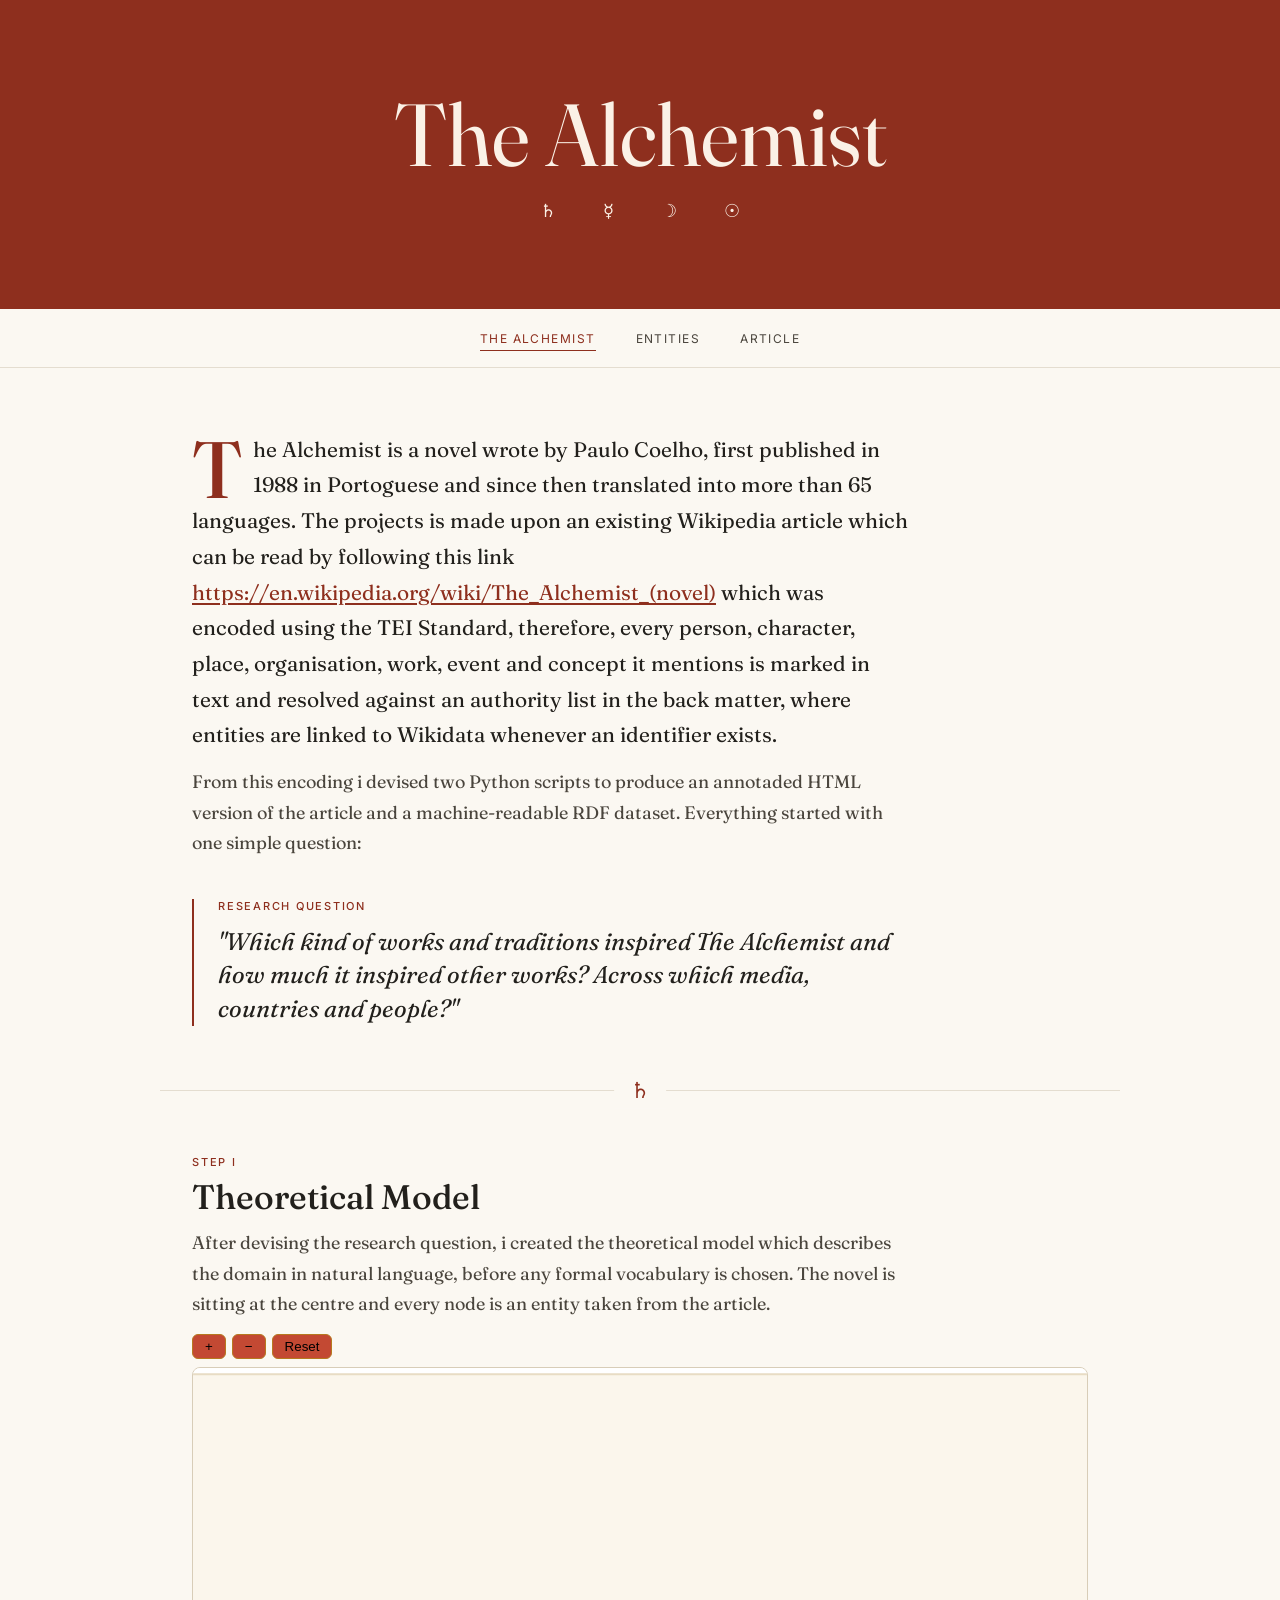
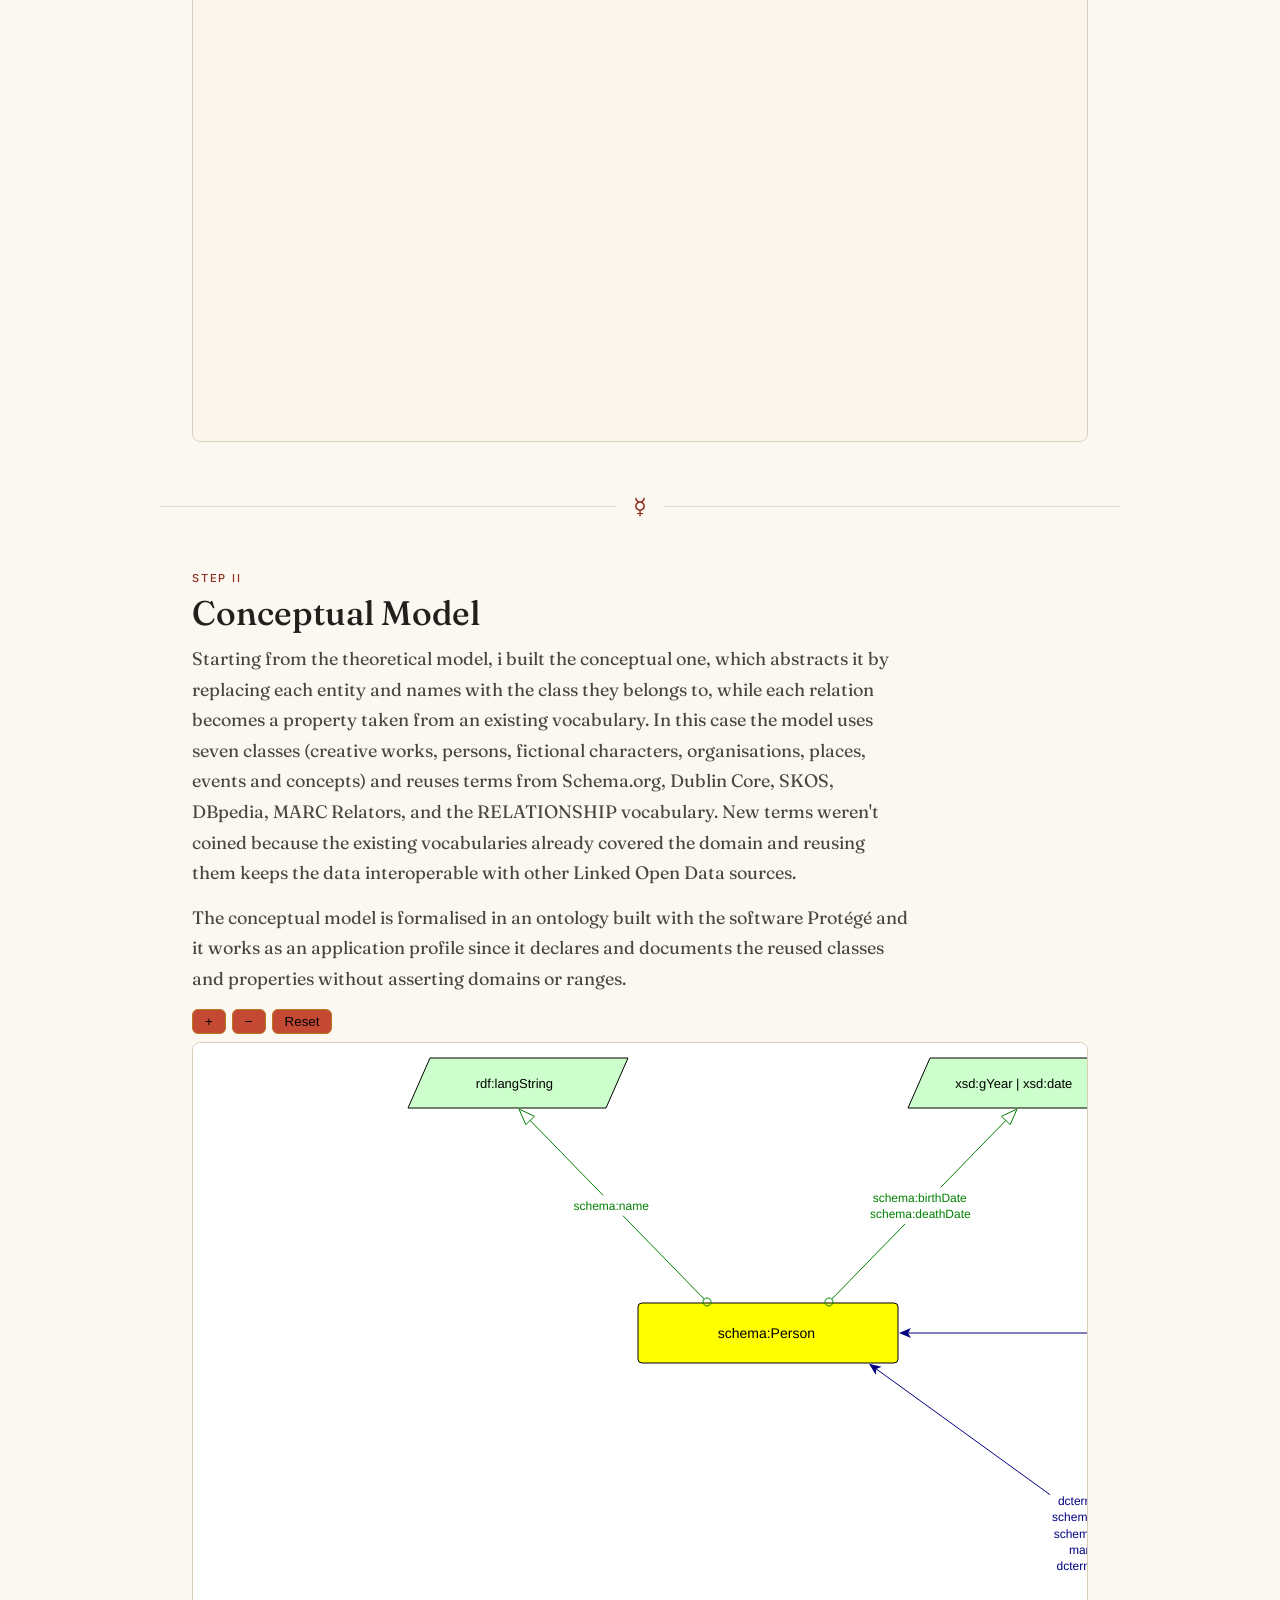
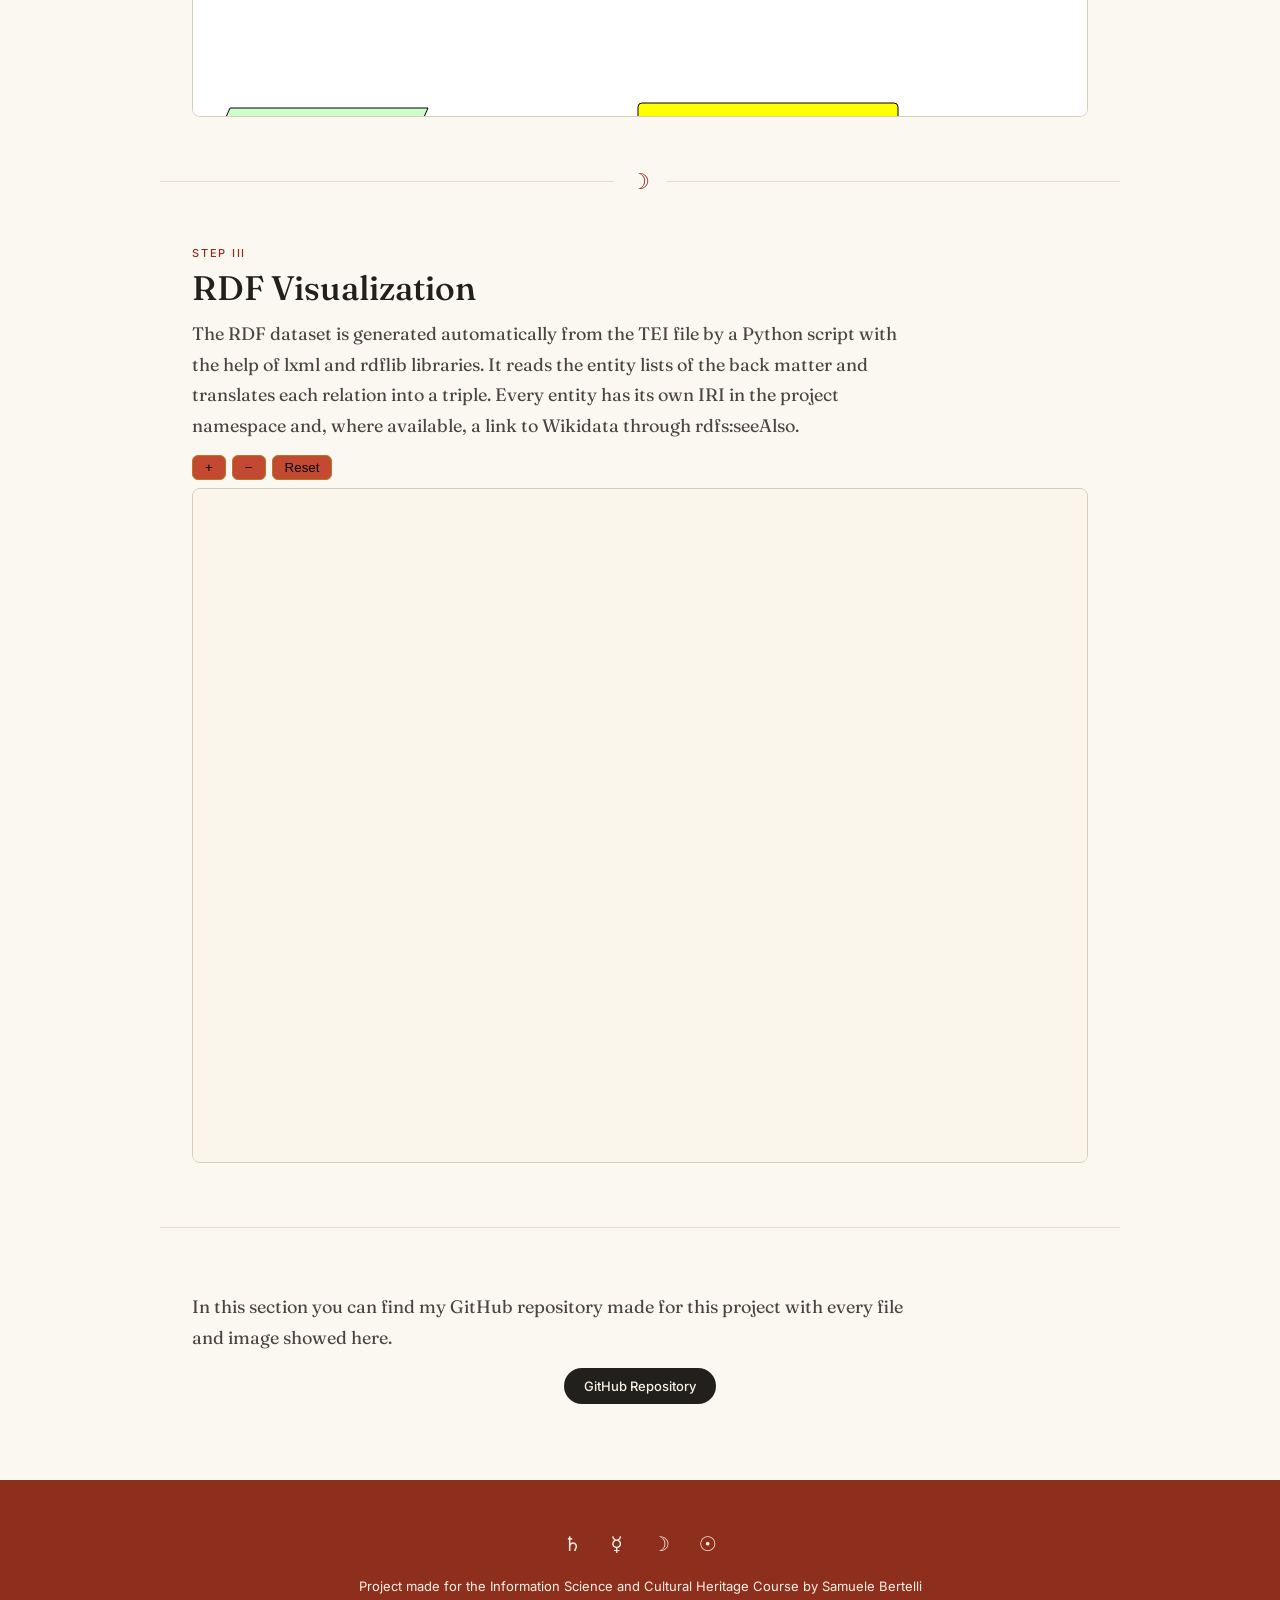
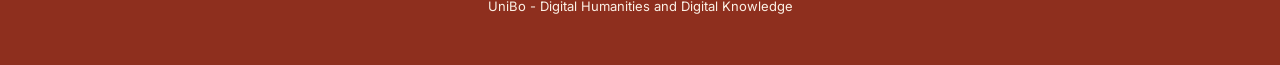
==== commit ecaecf97: "Small change" ====
--- a/The_Alchemist.html
+++ b/The_Alchemist.html
@@ -138,7 +138,7 @@
     </div>
 
     <footer>
-        <p>Project made for the Information Science and Cultural Heritage Course by <a href="https://github.com/FaultyLogic23/The_Alchemist">Samuele Bertelli</a></p>
+        <p>Project made for the Information Science and Cultural Heritage Course by Samuele Bertelli</p>
         <p>UniBo - Digital Humanities and Digital Knowledge</p>
     </footer>  
     <script src="../Site JS/drag.js"></script>
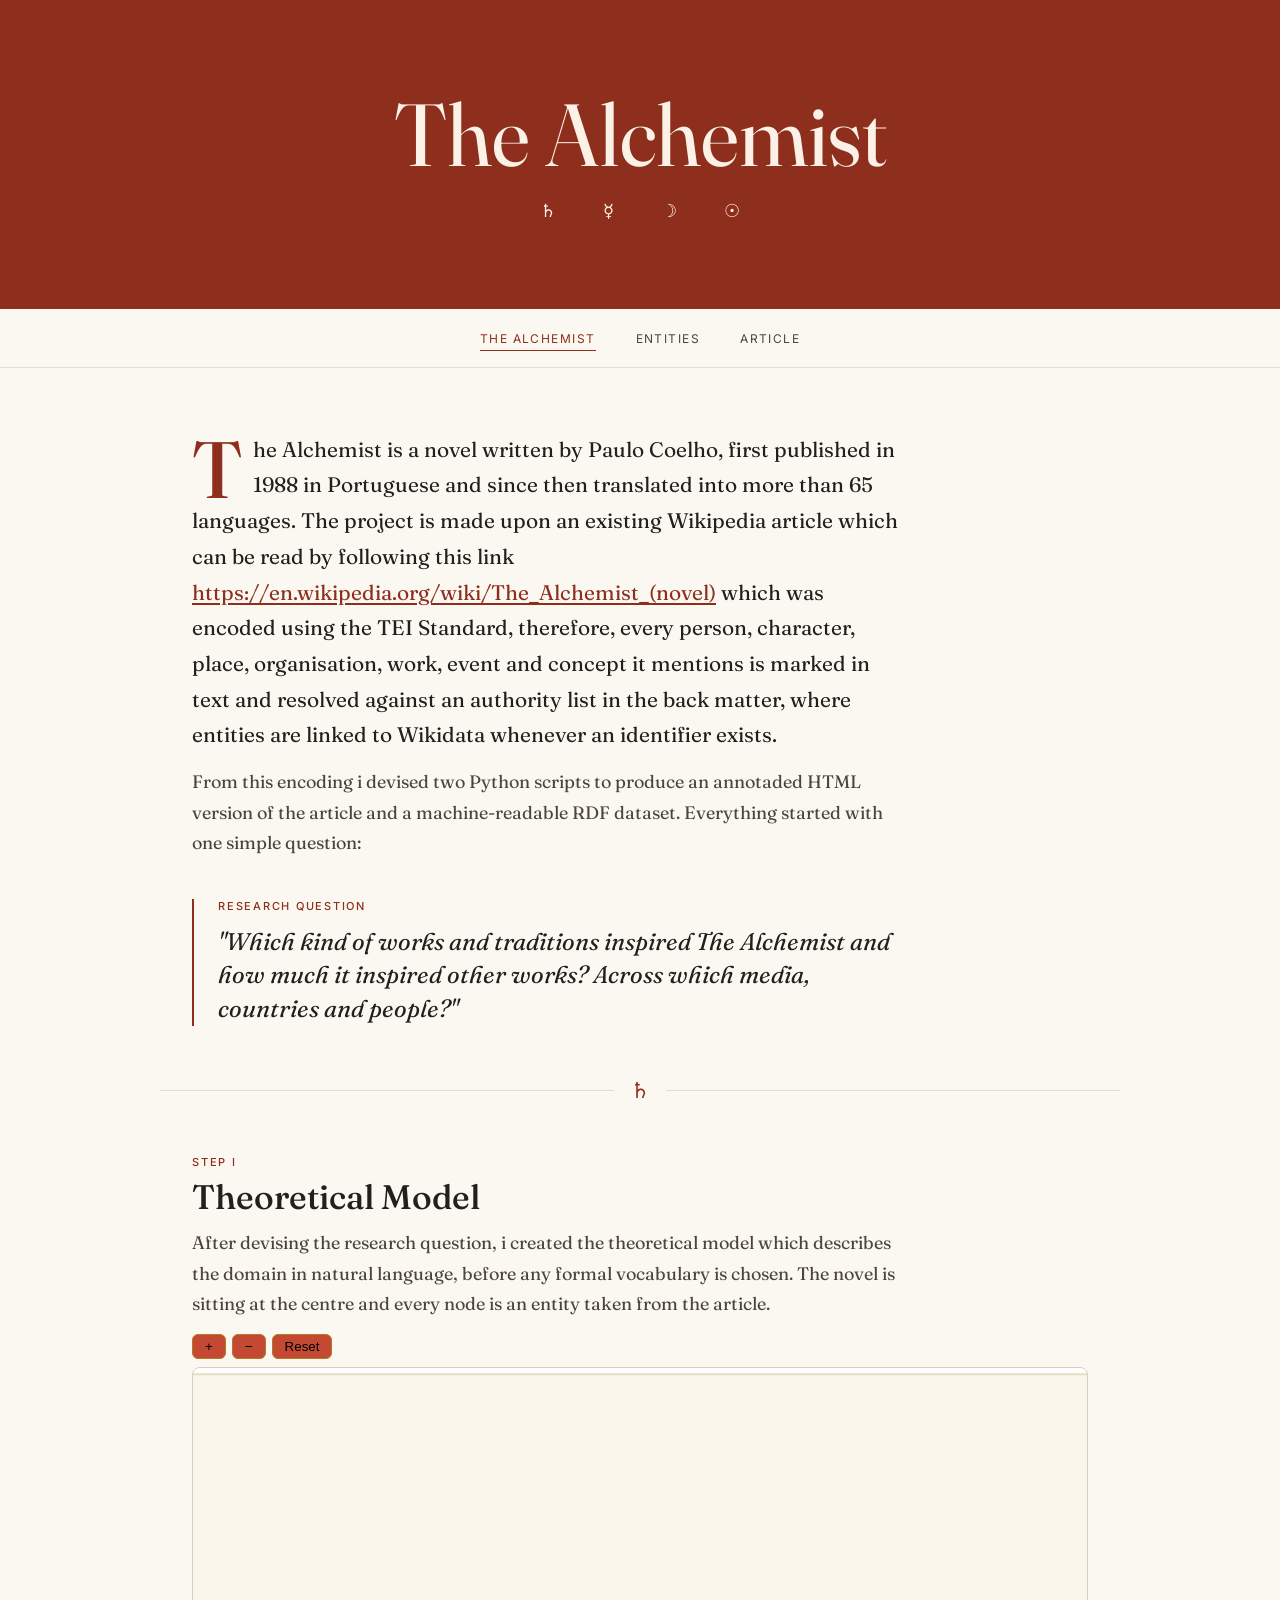
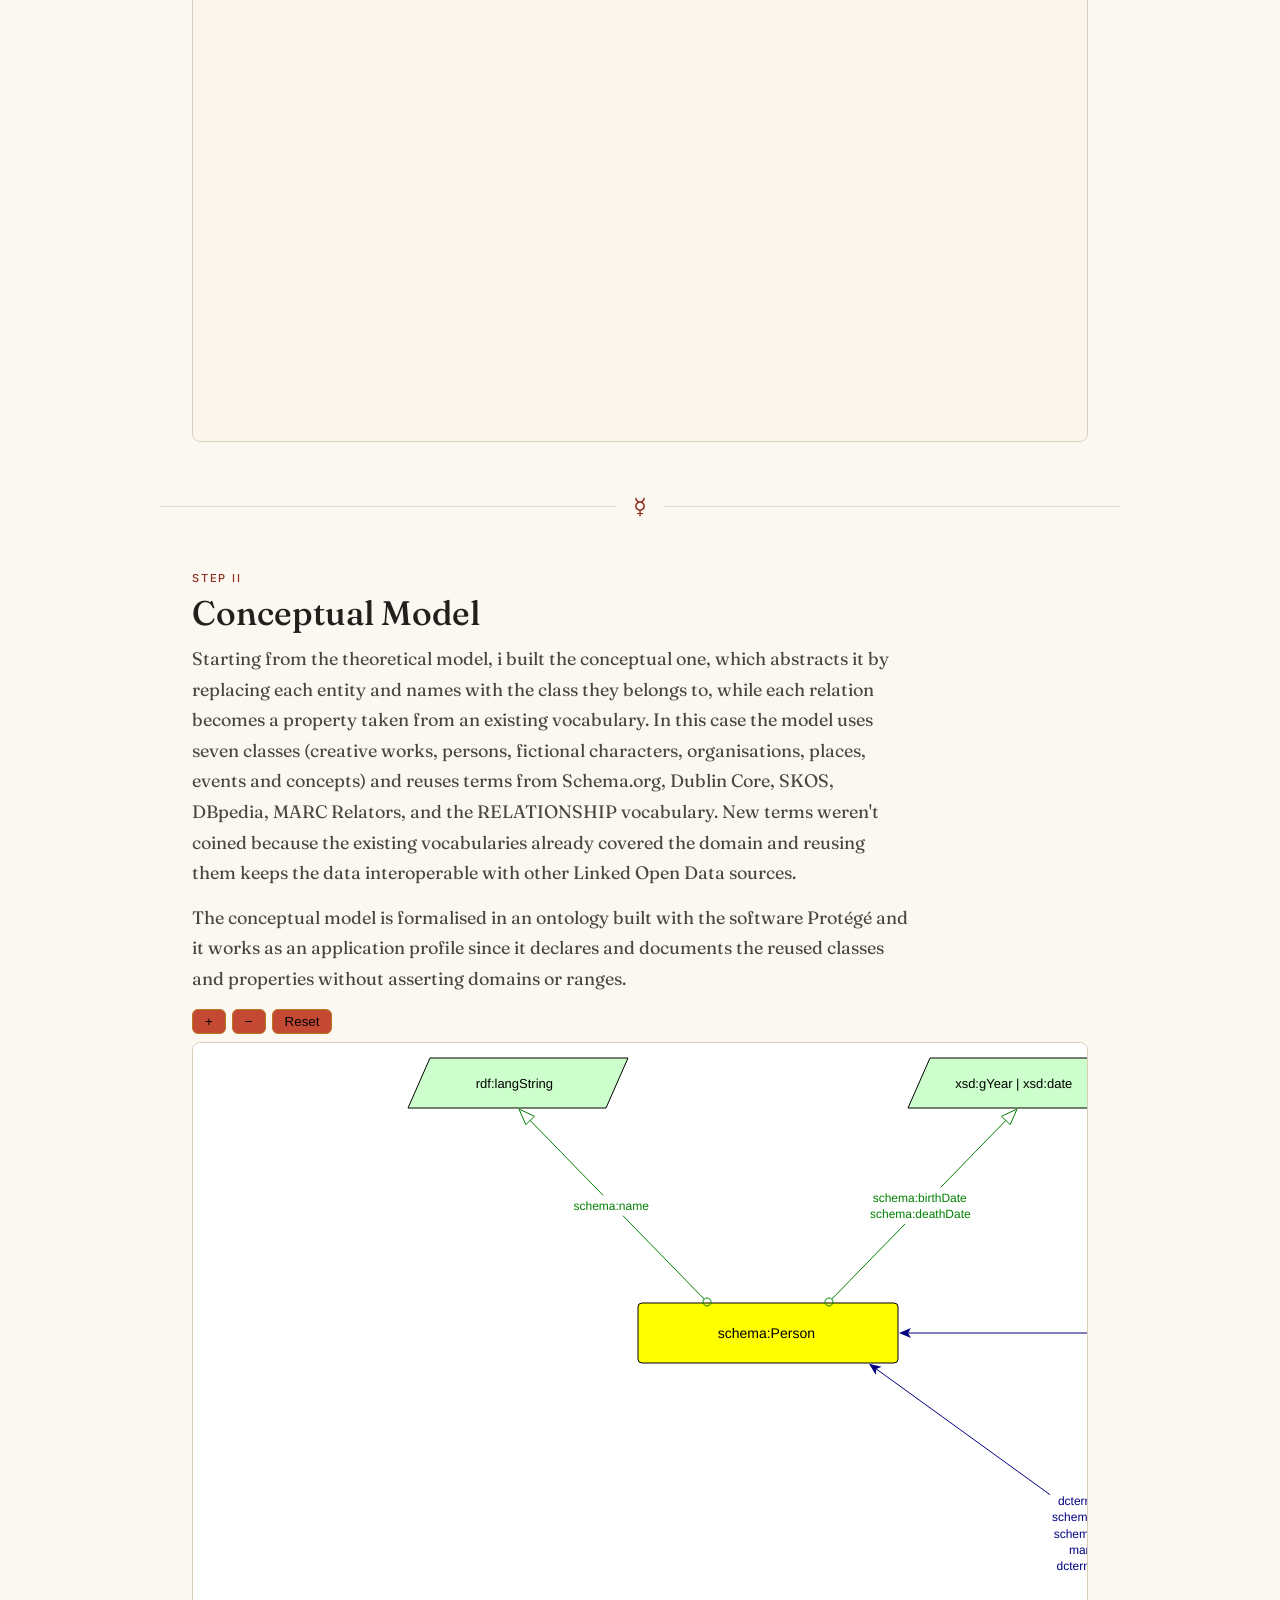
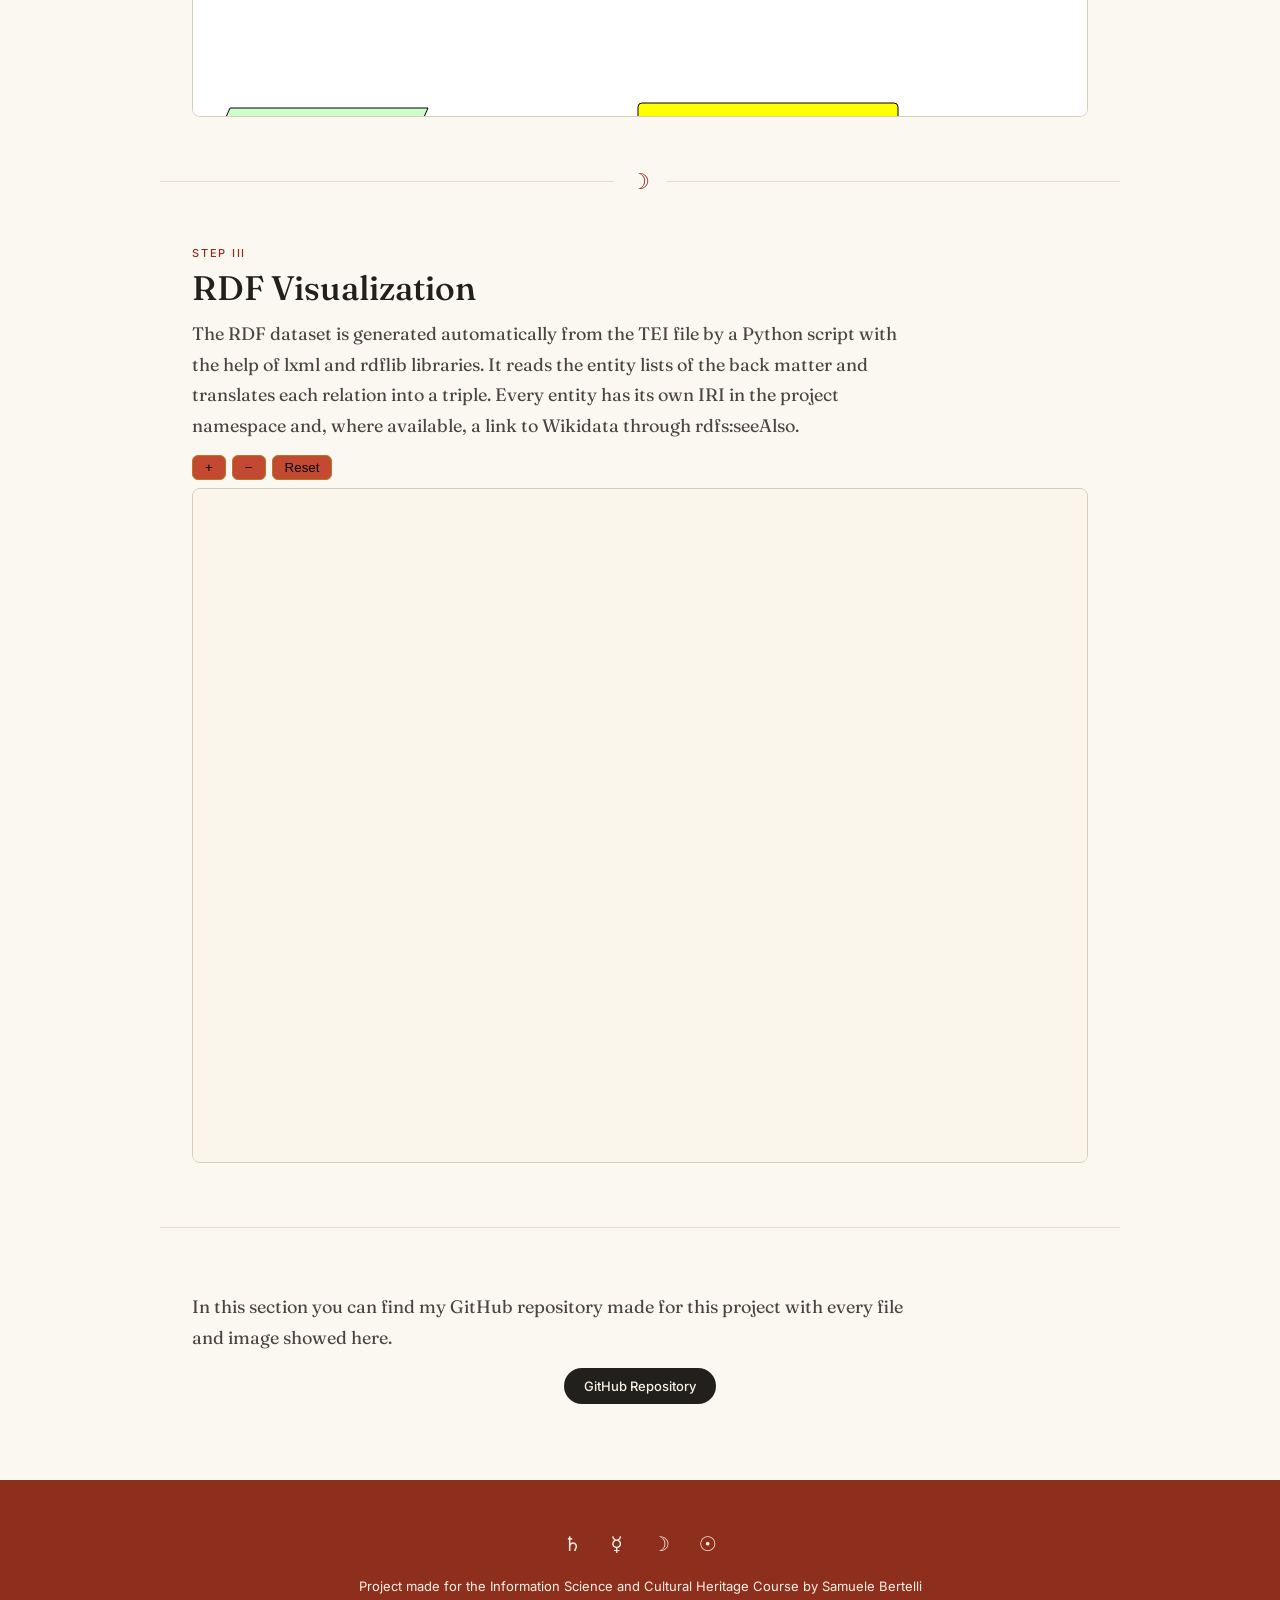
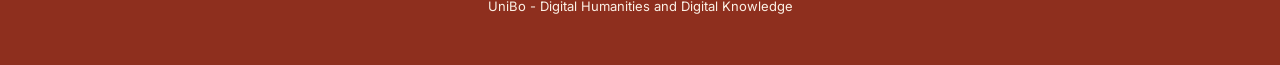
==== commit 73c40c6f: "Refining" ====
--- a/The_Alchemist.html
+++ b/The_Alchemist.html
@@ -30,10 +30,10 @@
 
     <div id="introduction">
         <p>
-            The Alchemist is a novel wrote by Paulo Coelho, first published in 1988 in Portoguese
+            The Alchemist is a novel written by Paulo Coelho, first published in 1988 in Portuguese
             and since then translated into more than 65 languages.
 
-            The projects is made upon an existing Wikipedia article which can be read
+            The project is made upon an existing Wikipedia article which can be read
             by following this link <a href="https://en.wikipedia.org/wiki/The_Alchemist_(novel)">https://en.wikipedia.org/wiki/The_Alchemist_(novel)</a>
             which was encoded using the TEI Standard, therefore, every person, character, place, organisation, work, event and
             concept it mentions is marked in text and resolved against an authority list in the back matter,
@@ -102,7 +102,7 @@
         </div>
 
         <div class="graph-box">
-            <img src="/Conceptual Model/Conceptual_Model.svg" type="image/svg+xml"/>
+            <img src="/Conceptual Model/Conceptual_Model.svg" type="image/svg+xml" alt="Conceptual Model"/>
         </div>
    </div>
 
@@ -126,7 +126,7 @@
         </div>
 
         <div class="graph-box">
-            <img src="/Conceptual Model/AlchemistRDF.svg" alt="Conceptual Model"/>
+            <img src="/File Conversion/AlchemistRDF.svg" alt="RDF Visualization"/>
         </div>
    </div>
 
@@ -141,7 +141,7 @@
         <p>Project made for the Information Science and Cultural Heritage Course by Samuele Bertelli</p>
         <p>UniBo - Digital Humanities and Digital Knowledge</p>
     </footer>  
-    <script src="../Site JS/drag.js"></script>
+    <script src="/Site JS/drag.js"></script>
 </body>
 
 </html>
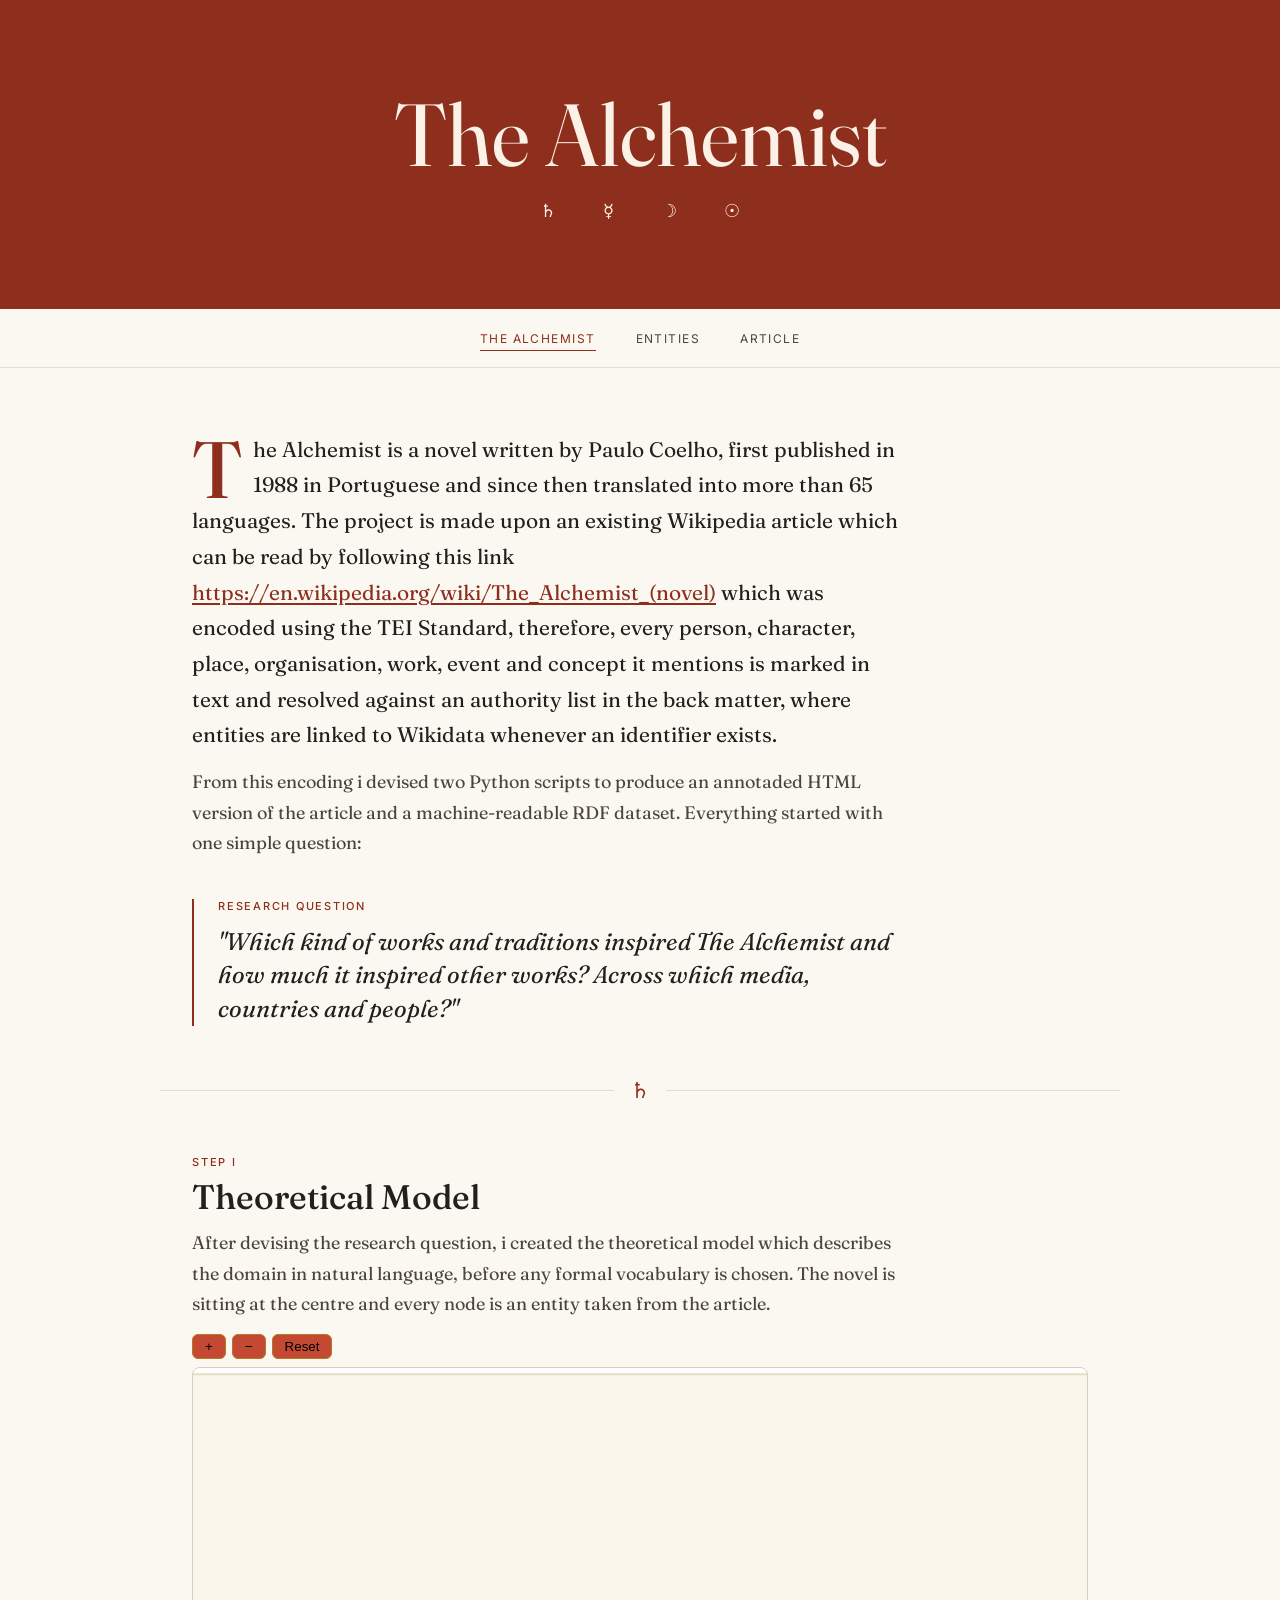
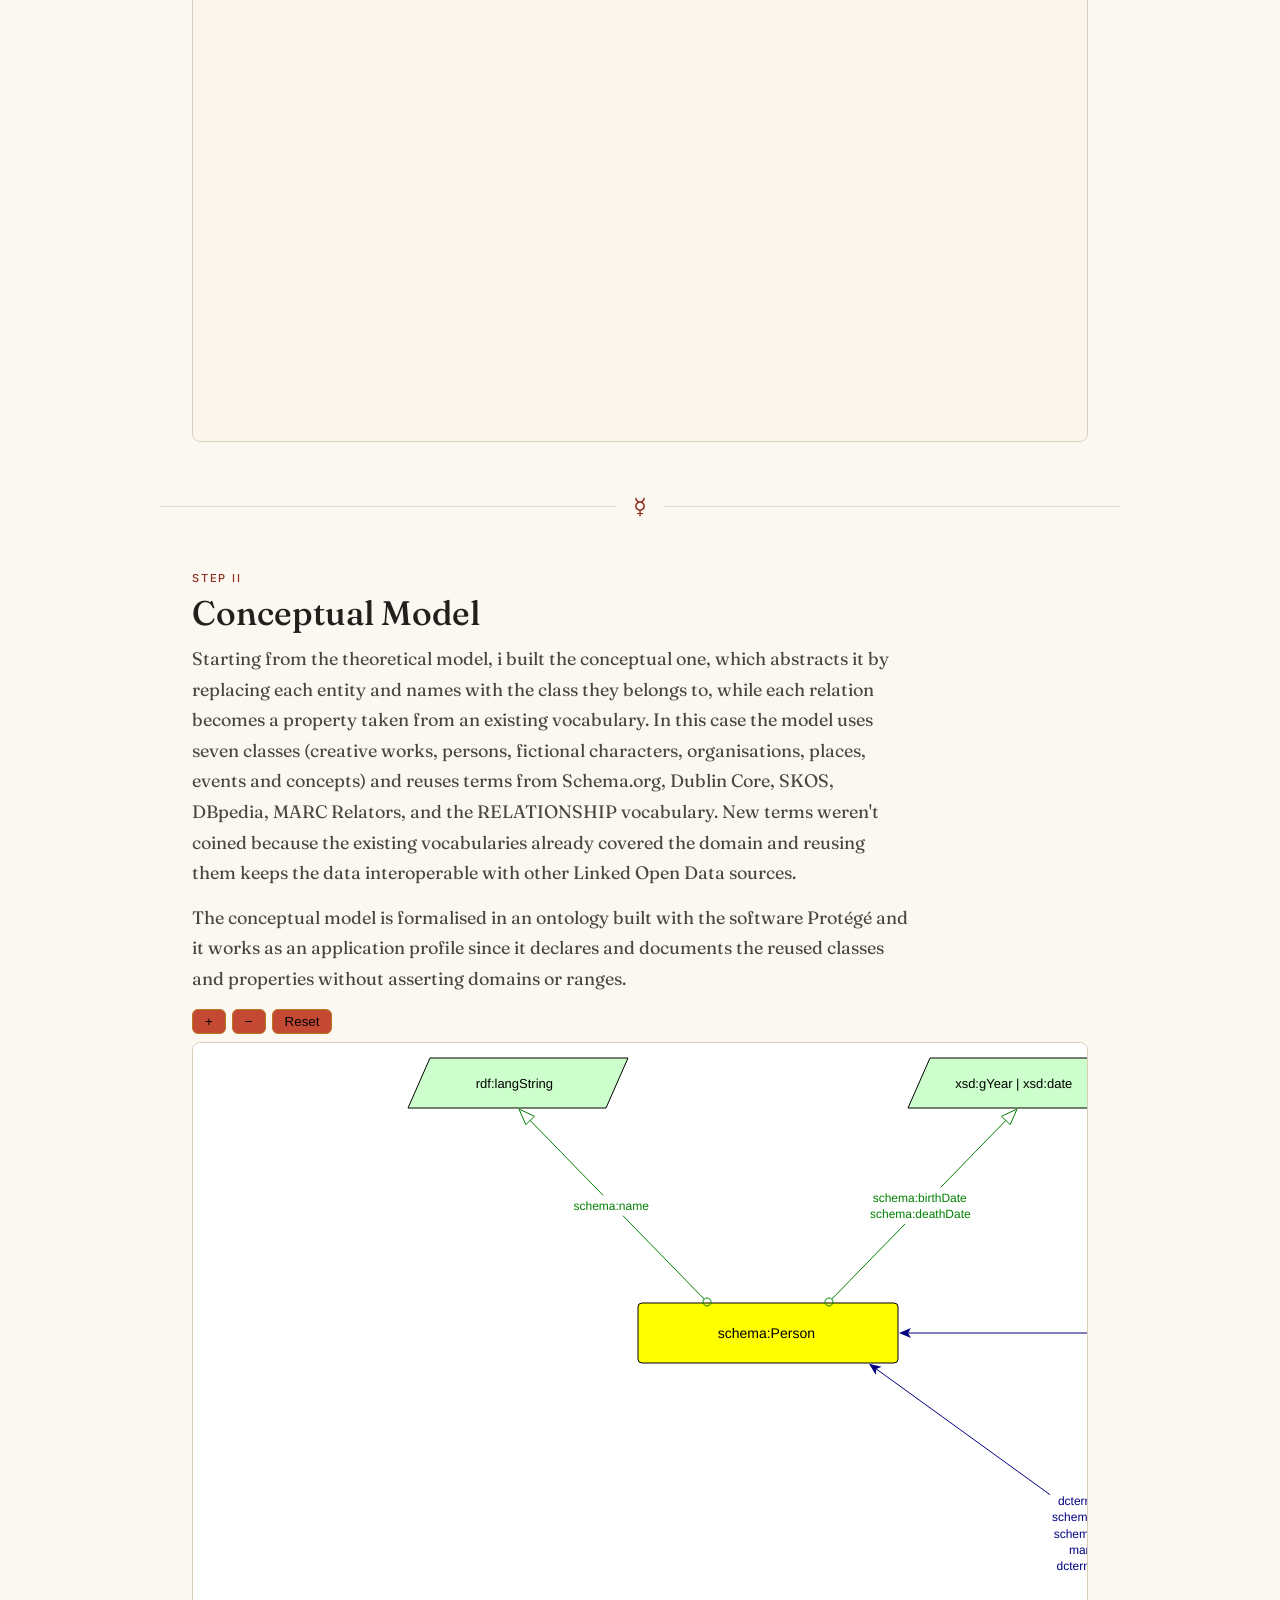
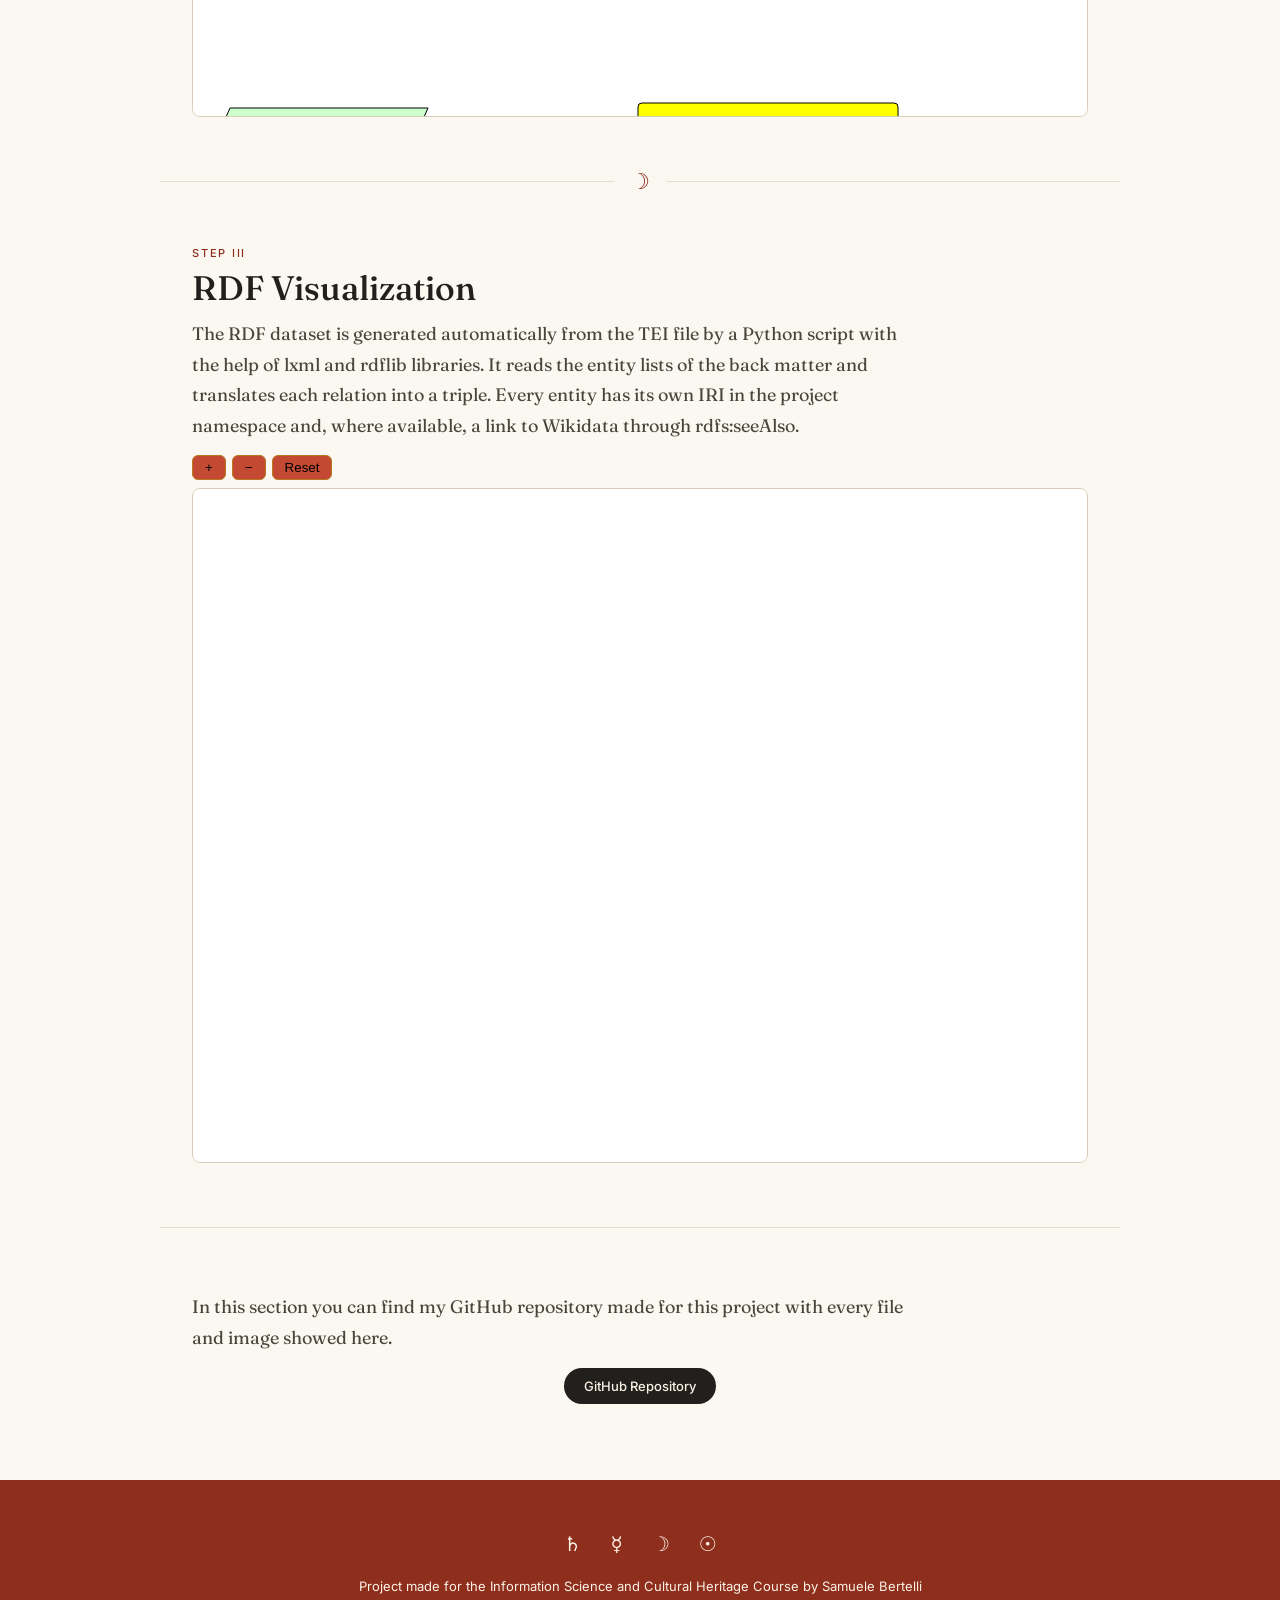
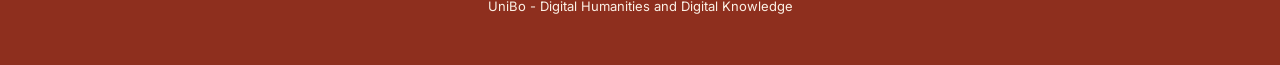
==== commit ee27db7c: "Refining" ====
--- a/The_Alchemist.html
+++ b/The_Alchemist.html
@@ -126,7 +126,7 @@
         </div>
 
         <div class="graph-box">
-            <img src="/File Conversion/AlchemistRDF.svg" alt="RDF Visualization"/>
+            <img src="/File Conversion/File visualization/alchemist-data.svg" alt="RDF Visualization"/>
         </div>
    </div>
 
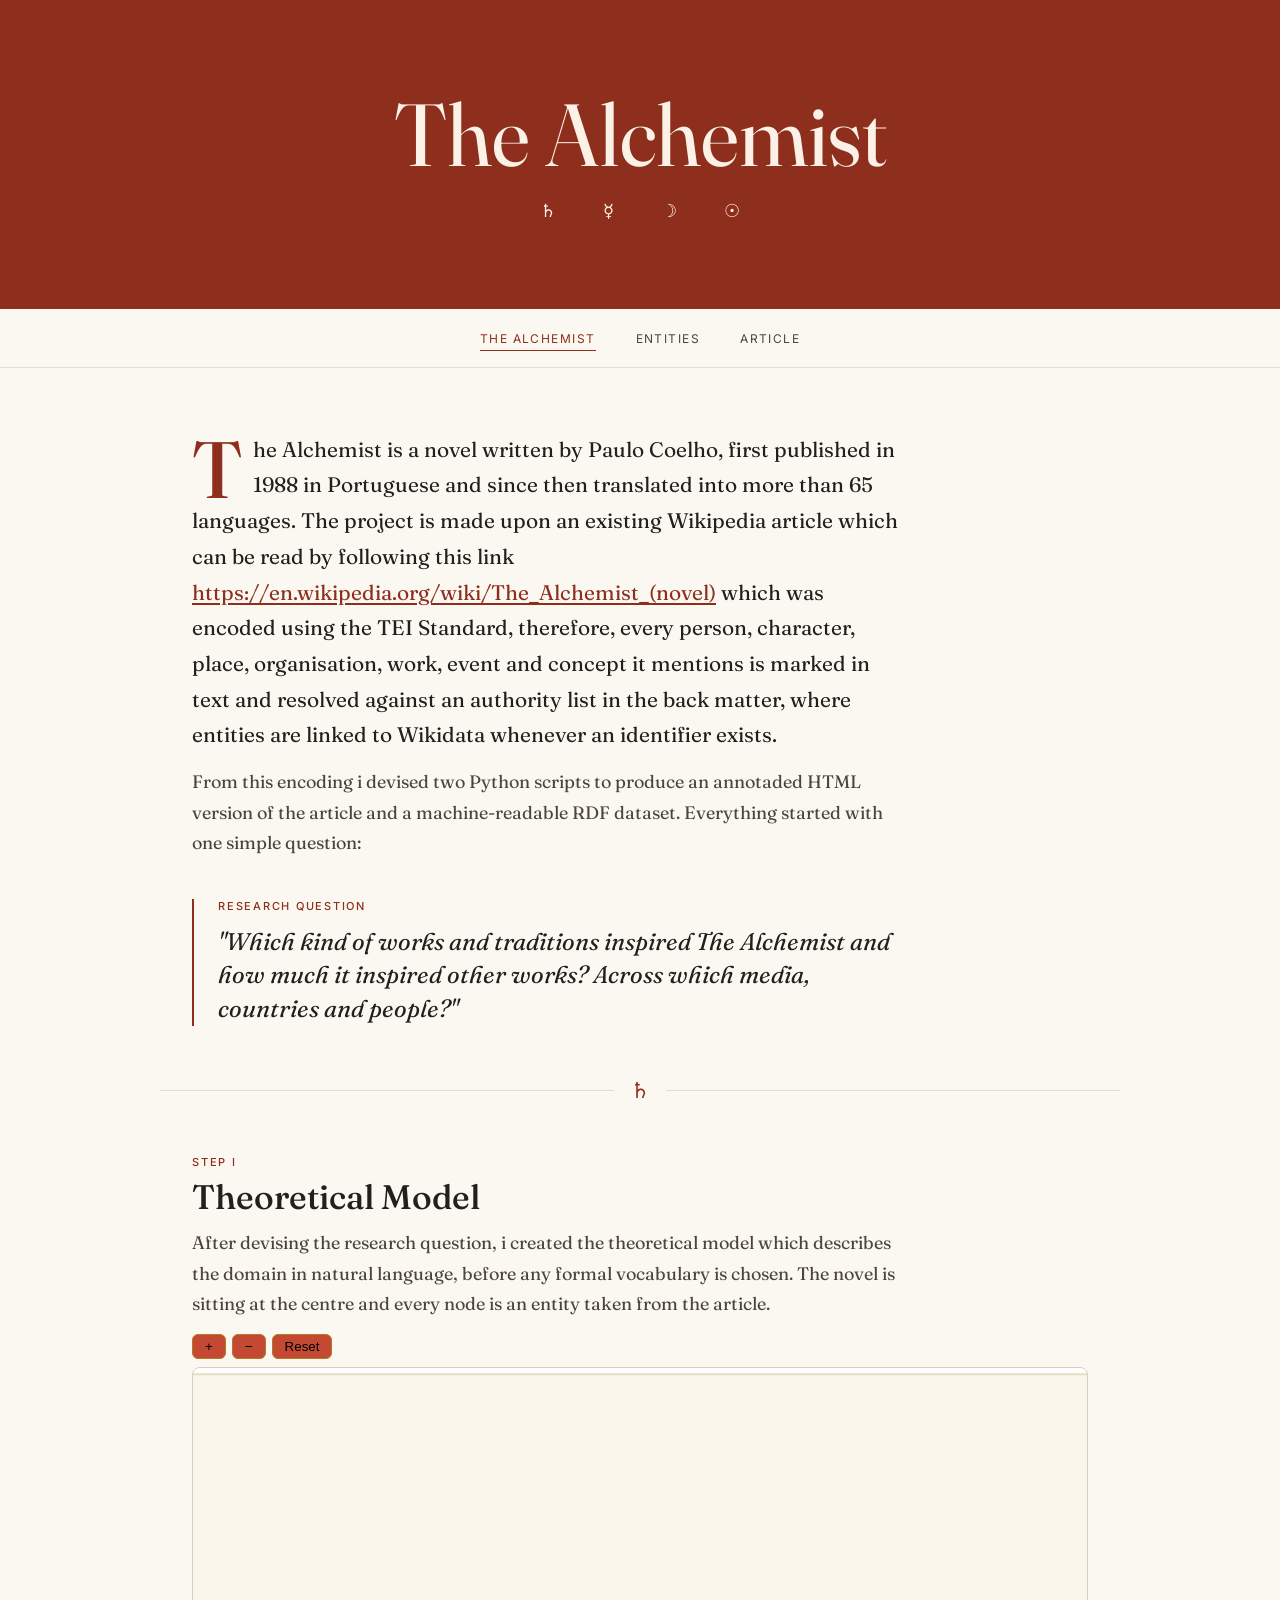
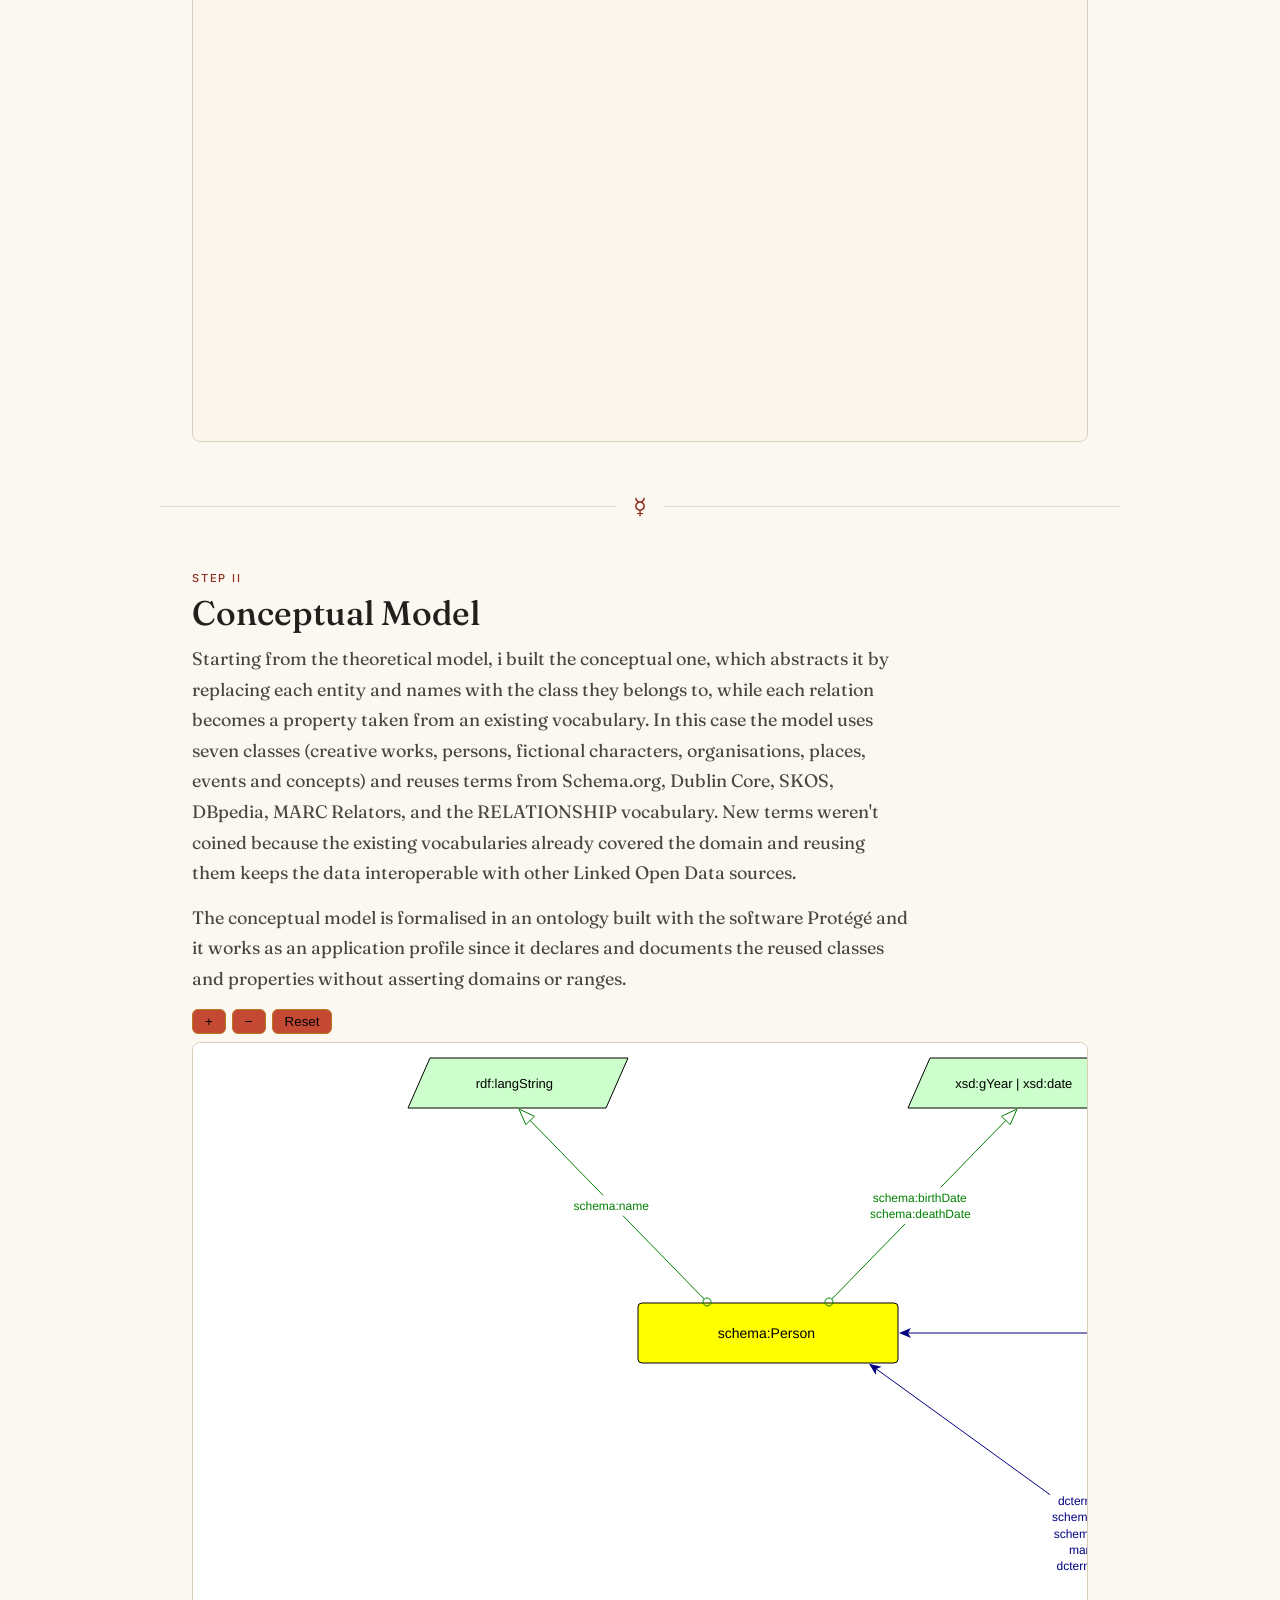
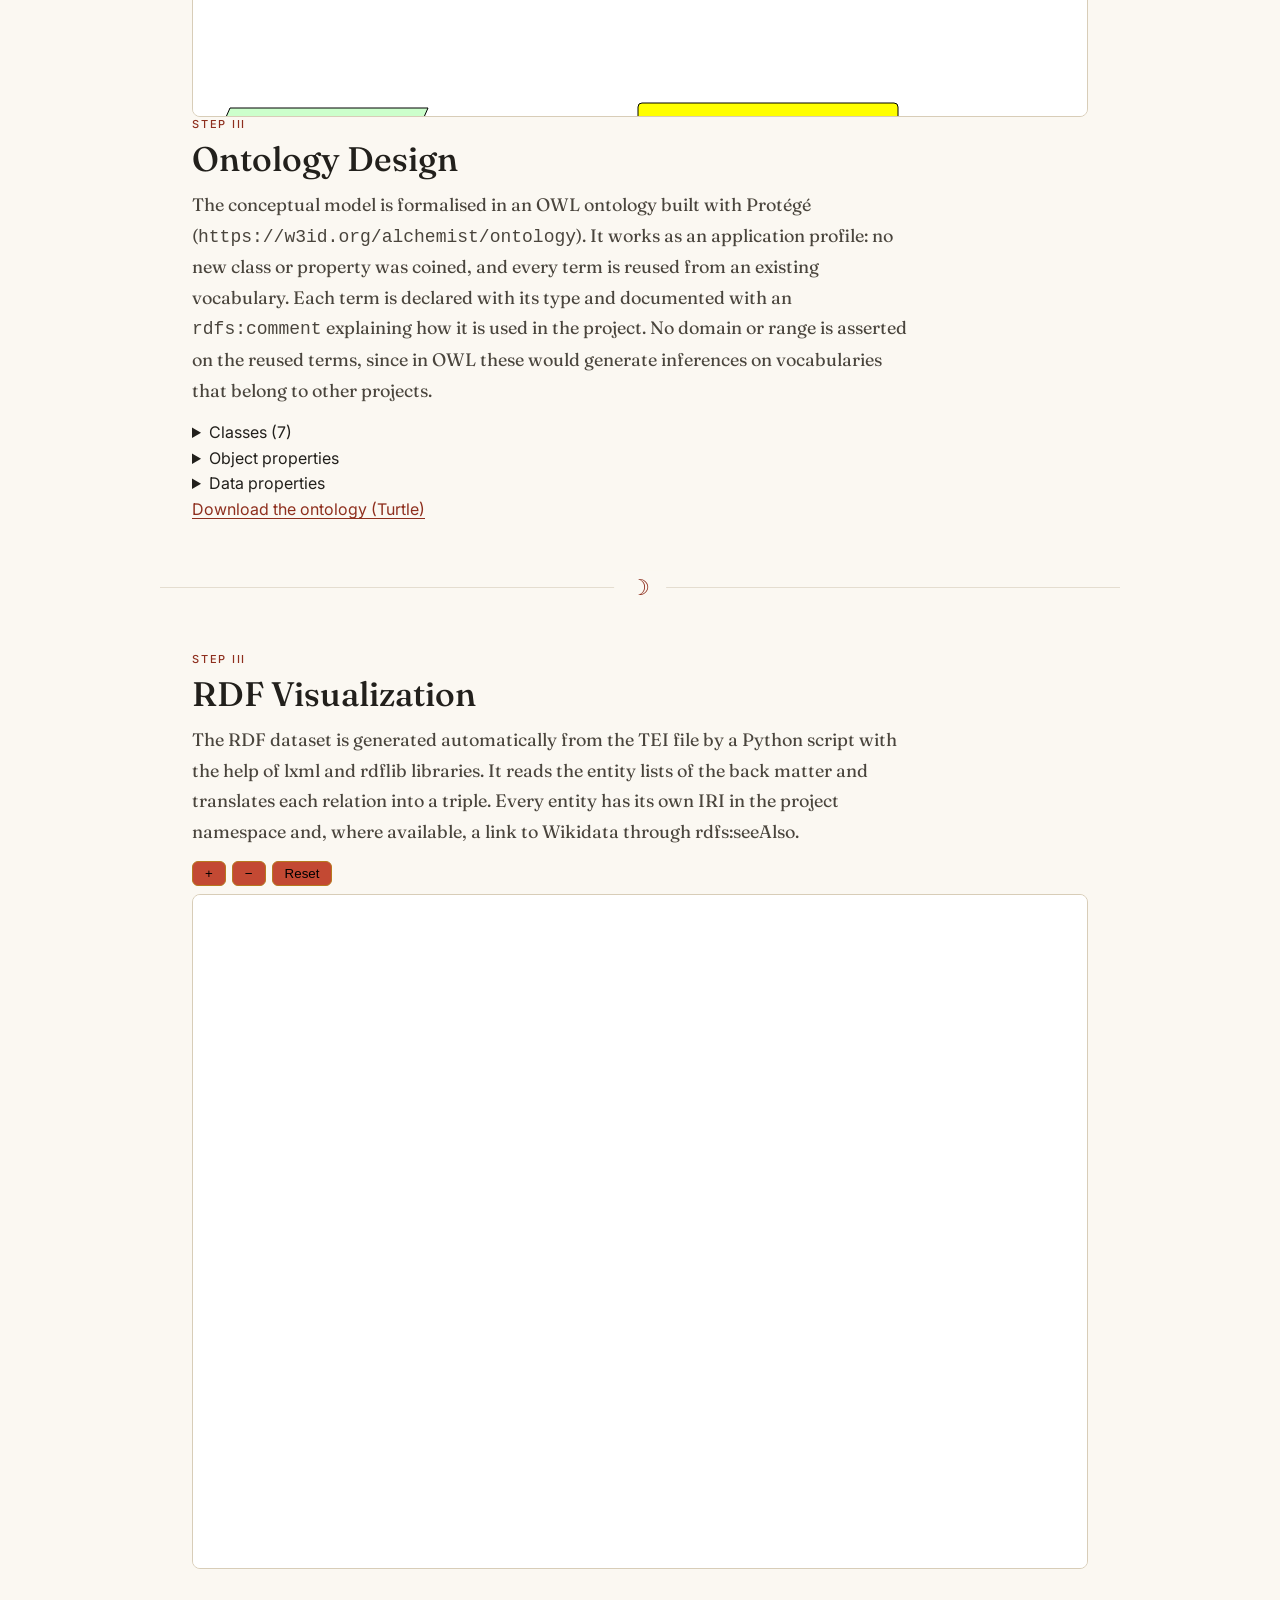
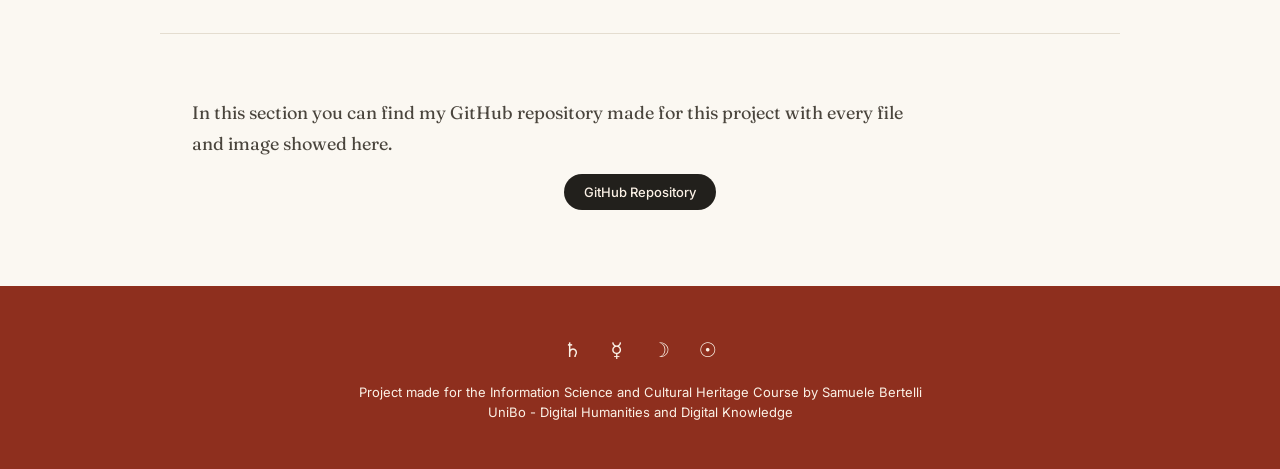
==== commit 1512d0b3: "Adding details" ====
--- a/The_Alchemist.html
+++ b/The_Alchemist.html
@@ -11,7 +11,8 @@
 
     <link rel="preconnect" href="https://fonts.googleapis.com">
     <link rel="preconnect" href="https://fonts.gstatic.com" crossorigin>
-    <link rel="stylesheet" href="https://fonts.googleapis.com/css2?family=Fraunces:ital,opsz,wght@0,9..144,400;0,9..144,500;1,9..144,400&family=Inter:wght@400;500&display=swap">
+    <link rel="stylesheet"
+        href="https://fonts.googleapis.com/css2?family=Fraunces:ital,opsz,wght@0,9..144,400;0,9..144,500;1,9..144,400&family=Inter:wght@400;500&display=swap">
 </head>
 
 <body>
@@ -34,8 +35,10 @@
             and since then translated into more than 65 languages.
 
             The project is made upon an existing Wikipedia article which can be read
-            by following this link <a href="https://en.wikipedia.org/wiki/The_Alchemist_(novel)">https://en.wikipedia.org/wiki/The_Alchemist_(novel)</a>
-            which was encoded using the TEI Standard, therefore, every person, character, place, organisation, work, event and
+            by following this link <a
+                href="https://en.wikipedia.org/wiki/The_Alchemist_(novel)">https://en.wikipedia.org/wiki/The_Alchemist_(novel)</a>
+            which was encoded using the TEI Standard, therefore, every person, character, place, organisation, work,
+            event and
             concept it mentions is marked in text and resolved against an authority list in the back matter,
             where entities are linked to Wikidata whenever an identifier exists.
         </p>
@@ -54,7 +57,7 @@
 
 
     <div class="step" id="theoretical-model">
-        <p class="kicker">Step I</p>    
+        <p class="kicker">Step I</p>
         <h2>Theoretical Model</h2>
         <p>
             After devising the research question, i created the theoretical model which
@@ -72,7 +75,7 @@
         <div class="graph-box">
             <img src="/Theoretical Model/Theoretical_Model.svg" alt="Theoretical Model">
         </div>
-   </div>
+    </div>
 
     <div class="reverse" id="conceptual-model">
         <p class="kicker">Step II</p>
@@ -80,12 +83,12 @@
         <p>
             Starting from the theoretical model, i built the conceptual one, which abstracts it by
             replacing each entity and names with the class they belongs to, while each relation becomes
-            a property taken from an existing vocabulary. In this case the model uses seven classes (creative works, 
+            a property taken from an existing vocabulary. In this case the model uses seven classes (creative works,
             persons, fictional characters, organisations, places, events and concepts) and reuses terms from
             Schema.org, Dublin Core, SKOS, DBpedia, MARC Relators, and the RELATIONSHIP vocabulary.
 
             New terms weren't coined because the existing vocabularies already covered the domain and reusing
-            them keeps the data interoperable with other Linked Open Data sources. 
+            them keeps the data interoperable with other Linked Open Data sources.
         </p>
 
         <p>
@@ -102,9 +105,270 @@
         </div>
 
         <div class="graph-box">
-            <img src="/Conceptual Model/Conceptual_Model.svg" type="image/svg+xml" alt="Conceptual Model"/>
-        </div>
-   </div>
+            <img src="/Conceptual Model/Conceptual_Model.svg" type="image/svg+xml" alt="Conceptual Model" />
+        </div>
+    </div>
+
+    <div class="step" id="ontology-design">
+        <p class="kicker">Step III</p>
+        <h2>Ontology Design</h2>
+        <p>
+            The conceptual model is formalised in an OWL ontology built with Protégé
+            (<code>https://w3id.org/alchemist/ontology</code>). It works as an application profile:
+            no new class or property was coined, and every term is reused from an existing
+            vocabulary. Each term is declared with its type and documented with an
+            <code>rdfs:comment</code> explaining how it is used in the project. No domain or range
+            is asserted on the reused terms, since in OWL these would generate inferences on
+            vocabularies that belong to other projects.
+        </p>
+
+        <details>
+            <summary>Classes (7)</summary>
+            <table>
+                <thead>
+                    <tr>
+                        <th>Term</th>
+                        <th>Vocabulary</th>
+                        <th>Use in the project</th>
+                    </tr>
+                </thead>
+                <tbody>
+                    <tr>
+                        <td><code>schema:CreativeWork</code></td>
+                        <td>Schema.org</td>
+                        <td>The novel, its adaptations and derivative works, its narrative sources and the cited texts.
+                        </td>
+                    </tr>
+                    <tr>
+                        <td><code>schema:Person</code></td>
+                        <td>Schema.org</td>
+                        <td>Real people: the author, adapters, illustrators, composers, producers and the other figures
+                            connected to the novel.</td>
+                    </tr>
+                    <tr>
+                        <td><code>dbo:FictionalCharacter</code></td>
+                        <td>DBpedia Ontology</td>
+                        <td>Characters of the novel, kept distinct from real persons.</td>
+                    </tr>
+                    <tr>
+                        <td><code>schema:Organization</code></td>
+                        <td>Schema.org</td>
+                        <td>Publishers, imprints, production companies and groups involved in the novel's publication
+                            and adaptations.</td>
+                    </tr>
+                    <tr>
+                        <td><code>schema:Place</code></td>
+                        <td>Schema.org</td>
+                        <td>Places where the story is set and where related events took place.</td>
+                    </tr>
+                    <tr>
+                        <td><code>schema:Event</code></td>
+                        <td>Schema.org</td>
+                        <td>Dated events in the history of the novel: publications, releases, productions and
+                            acquisitions of rights.</td>
+                    </tr>
+                    <tr>
+                        <td><code>skos:Concept</code></td>
+                        <td>SKOS</td>
+                        <td>Key themes of the novel (Personal Legend, Soul of the World).</td>
+                    </tr>
+                </tbody>
+            </table>
+        </details>
+
+        <details>
+            <summary>Object properties</summary>
+            <table>
+                <thead>
+                    <tr>
+                        <th>Term</th>
+                        <th>Vocabulary</th>
+                        <th>Use in the project</th>
+                    </tr>
+                </thead>
+                <tbody>
+                    <tr>
+                        <td><code>dcterms:creator</code></td>
+                        <td>Dublin Core Terms</td>
+                        <td>Links a work to the person who created it.</td>
+                    </tr>
+                    <tr>
+                        <td><code>dcterms:publisher</code></td>
+                        <td>Dublin Core Terms</td>
+                        <td>Links a work to the organisation that published it.</td>
+                    </tr>
+                    <tr>
+                        <td><code>dcterms:rightsHolder</code></td>
+                        <td>Dublin Core Terms</td>
+                        <td>Links the novel to the companies that held its film rights.</td>
+                    </tr>
+                    <tr>
+                        <td><code>dcterms:subject</code></td>
+                        <td>Dublin Core Terms</td>
+                        <td>Links the novel to its main themes.</td>
+                    </tr>
+                    <tr>
+                        <td><code>dcterms:isVersionOf</code></td>
+                        <td>Dublin Core Terms</td>
+                        <td>Links an adaptation to the work it adapts.</td>
+                    </tr>
+                    <tr>
+                        <td><code>dcterms:relation</code></td>
+                        <td>Dublin Core Terms</td>
+                        <td>Generic link between the ATU 1645 tale type and Rumi, author of its earliest known version.
+                        </td>
+                    </tr>
+                    <tr>
+                        <td><code>dcterms:language</code></td>
+                        <td>Dublin Core Terms</td>
+                        <td>Language of a work. Declared but not used in the current data.</td>
+                    </tr>
+                    <tr>
+                        <td><code>marcrel:adp</code></td>
+                        <td>MARC Relators</td>
+                        <td>Links an adaptation to the person who adapted the work.</td>
+                    </tr>
+                    <tr>
+                        <td><code>schema:illustrator</code></td>
+                        <td>Schema.org</td>
+                        <td>Links a work to its illustrator.</td>
+                    </tr>
+                    <tr>
+                        <td><code>schema:producer</code></td>
+                        <td>Schema.org</td>
+                        <td>Links a work to the person or organisation that produced it.</td>
+                    </tr>
+                    <tr>
+                        <td><code>schema:isBasedOn</code></td>
+                        <td>Schema.org</td>
+                        <td>Links a work to a source of inspiration that is not a direct adaptation.</td>
+                    </tr>
+                    <tr>
+                        <td><code>schema:character</code></td>
+                        <td>Schema.org</td>
+                        <td>Links the novel to its characters.</td>
+                    </tr>
+                    <tr>
+                        <td><code>schema:contentLocation</code></td>
+                        <td>Schema.org</td>
+                        <td>Links the novel to the places where the story is set.</td>
+                    </tr>
+                    <tr>
+                        <td><code>schema:about</code></td>
+                        <td>Schema.org</td>
+                        <td>Links an event or a text to the work it concerns.</td>
+                    </tr>
+                    <tr>
+                        <td><code>schema:location</code></td>
+                        <td>Schema.org</td>
+                        <td>Links an event to the place where it happened.</td>
+                    </tr>
+                    <tr>
+                        <td><code>schema:performer</code></td>
+                        <td>Schema.org</td>
+                        <td>Links an event to the band that performed.</td>
+                    </tr>
+                    <tr>
+                        <td><code>schema:parentOrganization</code></td>
+                        <td>Schema.org</td>
+                        <td>Links an imprint to its parent company.</td>
+                    </tr>
+                    <tr>
+                        <td><code>schema:founder</code></td>
+                        <td>Schema.org</td>
+                        <td>Links a company to its founder.</td>
+                    </tr>
+                    <tr>
+                        <td><code>schema:homeLocation</code></td>
+                        <td>Schema.org</td>
+                        <td>Links a character to his home place.</td>
+                    </tr>
+                    <tr>
+                        <td><code>rel:mentorOf</code></td>
+                        <td>RELATIONSHIP</td>
+                        <td>Links a character to the character he guides.</td>
+                    </tr>
+                    <tr>
+                        <td><code>rel:engagedTo</code></td>
+                        <td>RELATIONSHIP</td>
+                        <td>Links Santiago and Fatima, who promise to marry.</td>
+                    </tr>
+                    <tr>
+                        <td><code>rdfs:seeAlso</code></td>
+                        <td>RDF Schema</td>
+                        <td>Links an entity to its record in an external authority (Wikidata, VIAF).</td>
+                    </tr>
+                </tbody>
+            </table>
+        </details>
+
+        <details>
+            <summary>Data properties</summary>
+            <table>
+                <thead>
+                    <tr>
+                        <th>Term</th>
+                        <th>Vocabulary</th>
+                        <th>Datatype</th>
+                        <th>Use in the project</th>
+                    </tr>
+                </thead>
+                <tbody>
+                    <tr>
+                        <td><code>schema:name</code></td>
+                        <td>Schema.org</td>
+                        <td><code>rdf:langString</code></td>
+                        <td>Name or title of an entity.</td>
+                    </tr>
+                    <tr>
+                        <td><code>skos:prefLabel</code></td>
+                        <td>SKOS</td>
+                        <td><code>rdf:langString</code></td>
+                        <td>Preferred label of a concept.</td>
+                    </tr>
+                    <tr>
+                        <td><code>schema:genre</code></td>
+                        <td>Schema.org</td>
+                        <td><code>xsd:string</code></td>
+                        <td>Genre or medium of a work (novel, manga, film…).</td>
+                    </tr>
+                    <tr>
+                        <td><code>schema:birthDate</code></td>
+                        <td>Schema.org</td>
+                        <td><code>xsd:gYear</code> / <code>xsd:date</code></td>
+                        <td>Year or date of birth of a person.</td>
+                    </tr>
+                    <tr>
+                        <td><code>schema:deathDate</code></td>
+                        <td>Schema.org</td>
+                        <td><code>xsd:gYear</code></td>
+                        <td>Year of death of a person.</td>
+                    </tr>
+                    <tr>
+                        <td><code>schema:datePublished</code></td>
+                        <td>Schema.org</td>
+                        <td><code>xsd:gYear</code></td>
+                        <td>Year of publication or release of a work.</td>
+                    </tr>
+                    <tr>
+                        <td><code>schema:startDate</code></td>
+                        <td>Schema.org</td>
+                        <td><code>xsd:gYear</code></td>
+                        <td>Year in which an event took place.</td>
+                    </tr>
+                    <tr>
+                        <td><code>schema:endDate</code></td>
+                        <td>Schema.org</td>
+                        <td><code>xsd:gYear</code></td>
+                        <td>End of an event. Declared but not used in the current data.</td>
+                    </tr>
+                </tbody>
+            </table>
+        </details>
+
+        <a href="alchemist-ontology.ttl" download>Download the ontology (Turtle)</a>
+    </div>
+
 
     <div id="RDF-Vis">
         <p class="kicker">Step III</p>
@@ -126,13 +390,13 @@
         </div>
 
         <div class="graph-box">
-            <img src="/File Conversion/File visualization/alchemist-data.svg" alt="RDF Visualization"/>
-        </div>
-   </div>
+            <img src="/File Conversion/File visualization/alchemist-data.svg" alt="RDF Visualization" />
+        </div>
+    </div>
 
     <div id="project-files">
-        <p> In this section you can find my GitHub repository made for this project with every file 
-            and image showed here. 
+        <p> In this section you can find my GitHub repository made for this project with every file
+            and image showed here.
         </p>
         <a href="https://github.com/FaultyLogic23/The_Alchemist">GitHub Repository</a>
     </div>
@@ -140,7 +404,7 @@
     <footer>
         <p>Project made for the Information Science and Cultural Heritage Course by Samuele Bertelli</p>
         <p>UniBo - Digital Humanities and Digital Knowledge</p>
-    </footer>  
+    </footer>
     <script src="/Site JS/drag.js"></script>
 </body>
 
--- a/Style/stylemain.css
+++ b/Style/stylemain.css
@@ -131,6 +131,67 @@
   border-radius: var(--radius);
 }
 img[src=""] { display: none; }
+
+/* Ontology-design */
+
+#ontology details {
+  max-width: 720px;
+  margin: 16px 0;
+  border: var(--border);
+  border-radius: var(--radius);
+  overflow: hidden;
+}
+#ontology summary {
+  display: flex;
+  justify-content: space-between;
+  align-items: center;
+  padding: 12px 18px;
+  list-style: none;
+  cursor: pointer;
+  background: var(--tint);
+  color: var(--ink);
+  font: 500 17px var(--serif);
+}
+#ontology summary::after {
+  content: "+";
+  color: var(--red);
+  font: 400 20px var(--sans);
+}
+#ontology details[open] summary::after { content: "−"; }
+#ontology details[open] summary { border-bottom: var(--border); }
+
+#ontology table {
+  width: 100%;
+  border-collapse: collapse;
+  color: var(--soft);
+  font: 400 14px/1.5 var(--sans);
+}
+#ontology th {
+  padding: 10px 18px;
+  text-align: left;
+  color: var(--muted);
+  font: 500 var(--fs-label) var(--sans);
+  letter-spacing: .16em;
+  text-transform: uppercase;
+}
+#ontology td {
+  padding: 10px 18px;
+  border-top: var(--border);
+  vertical-align: top;
+}
+#ontology tbody tr:hover { background: var(--tint); }
+#ontology code {
+  color: var(--red);
+  font-size: 13px;
+  white-space: nowrap;
+}
+
+/* Media query for ontology-design */
+
+@media (max-width: 760px) {
+  #ontology details { overflow-x: auto; }
+  #ontology code { white-space: normal; }
+}
  
 /* Project files */
  
